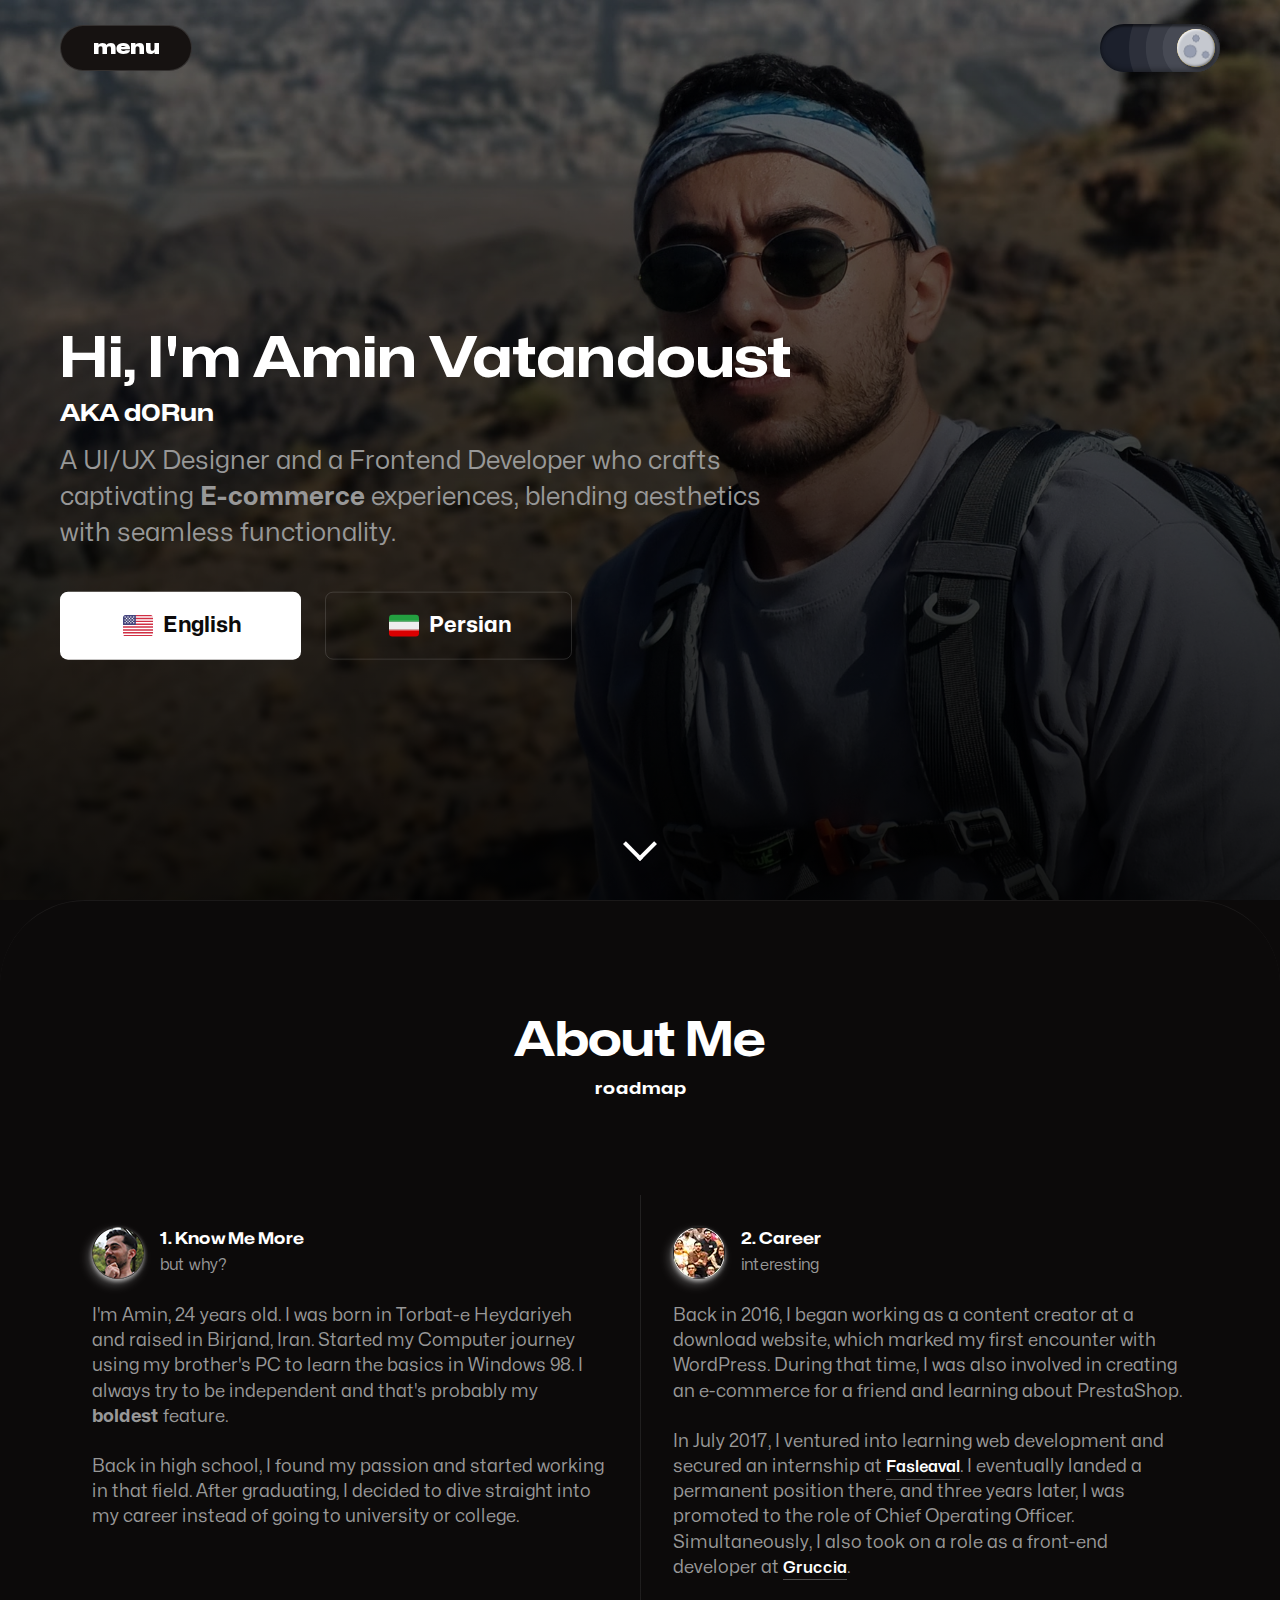
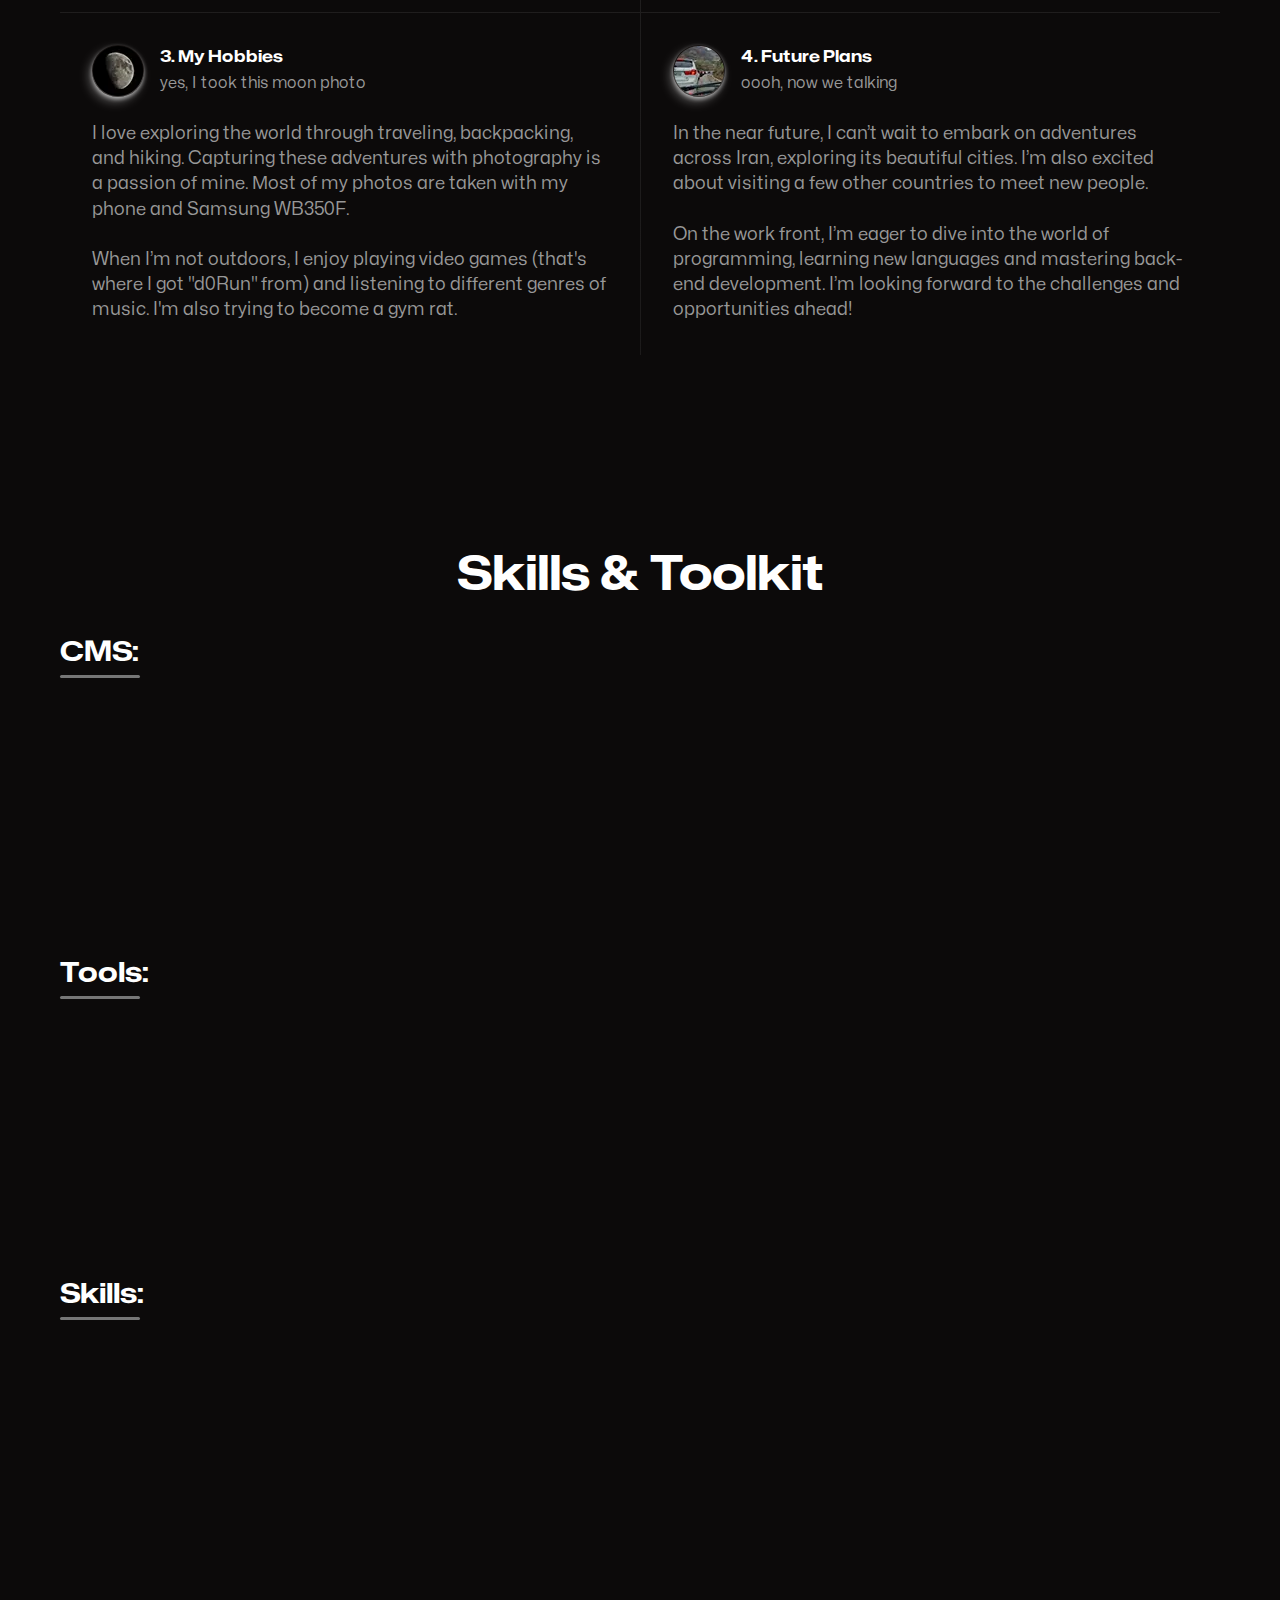
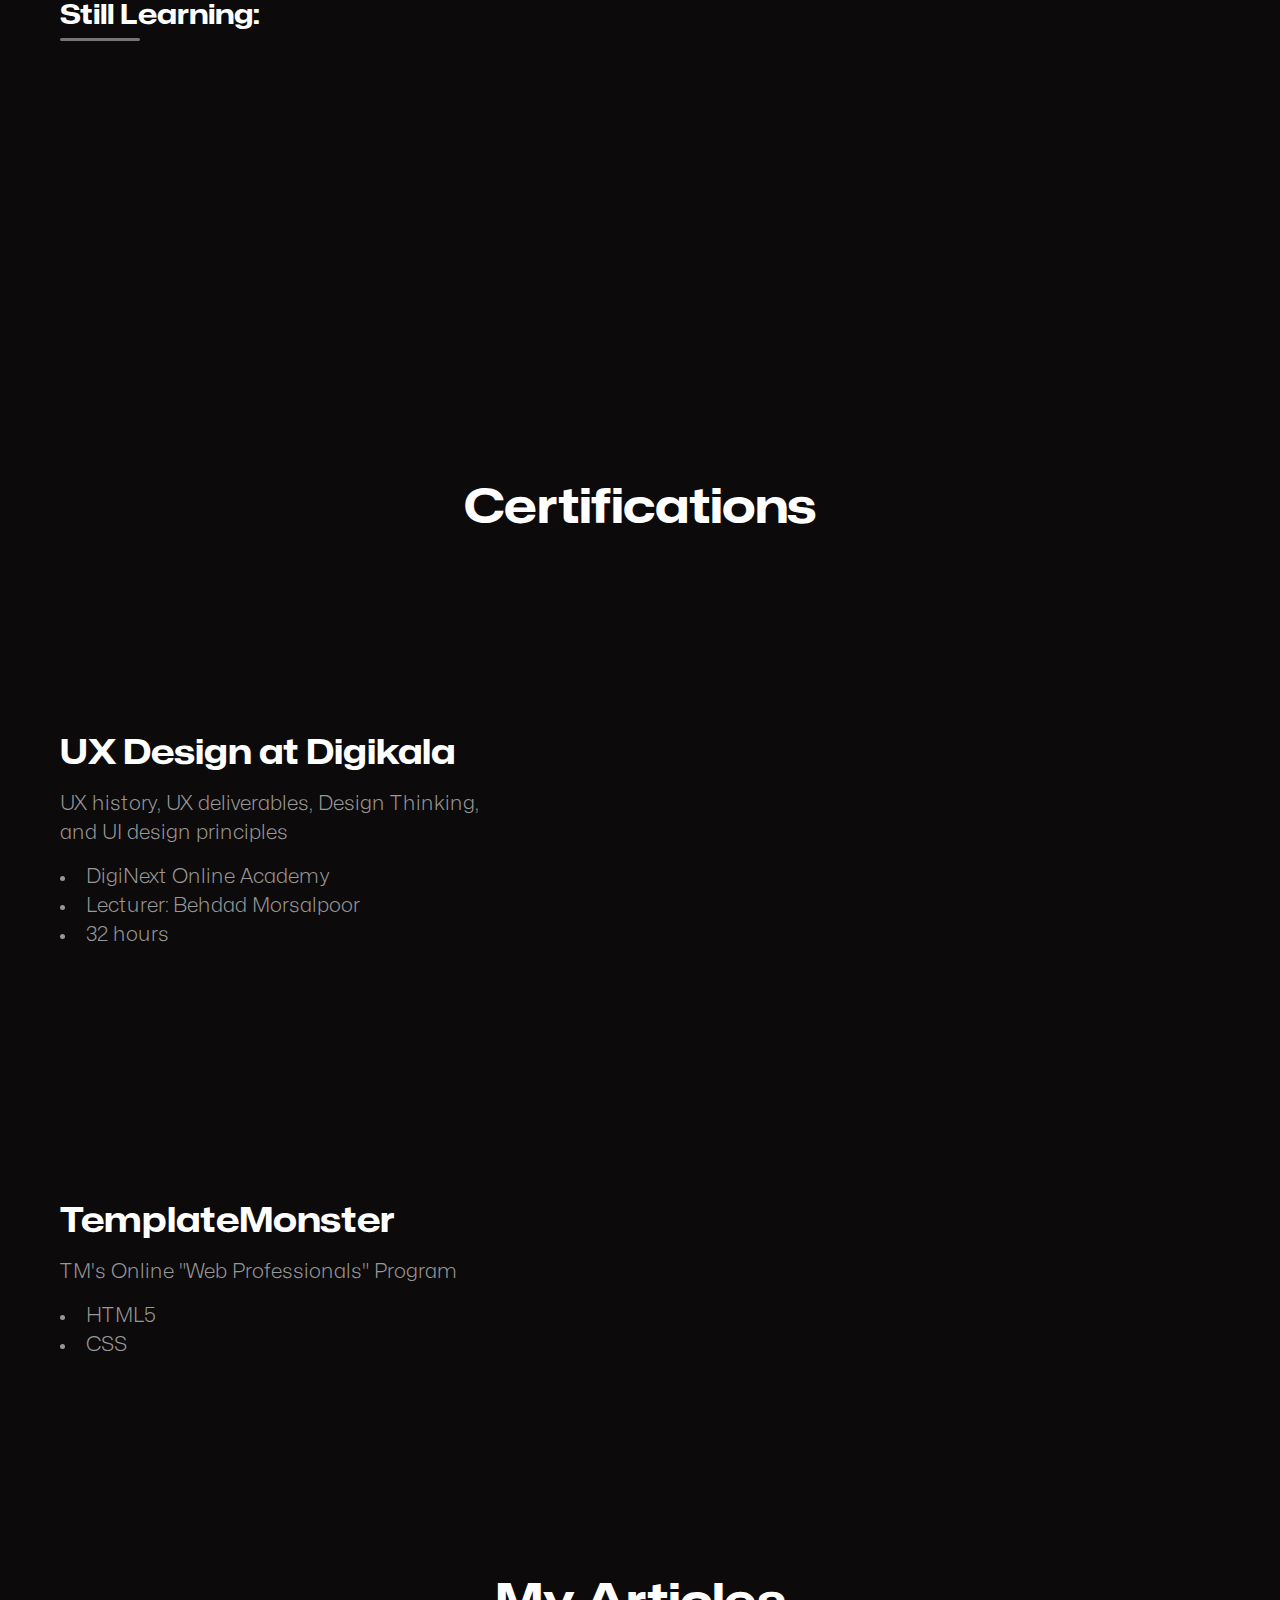
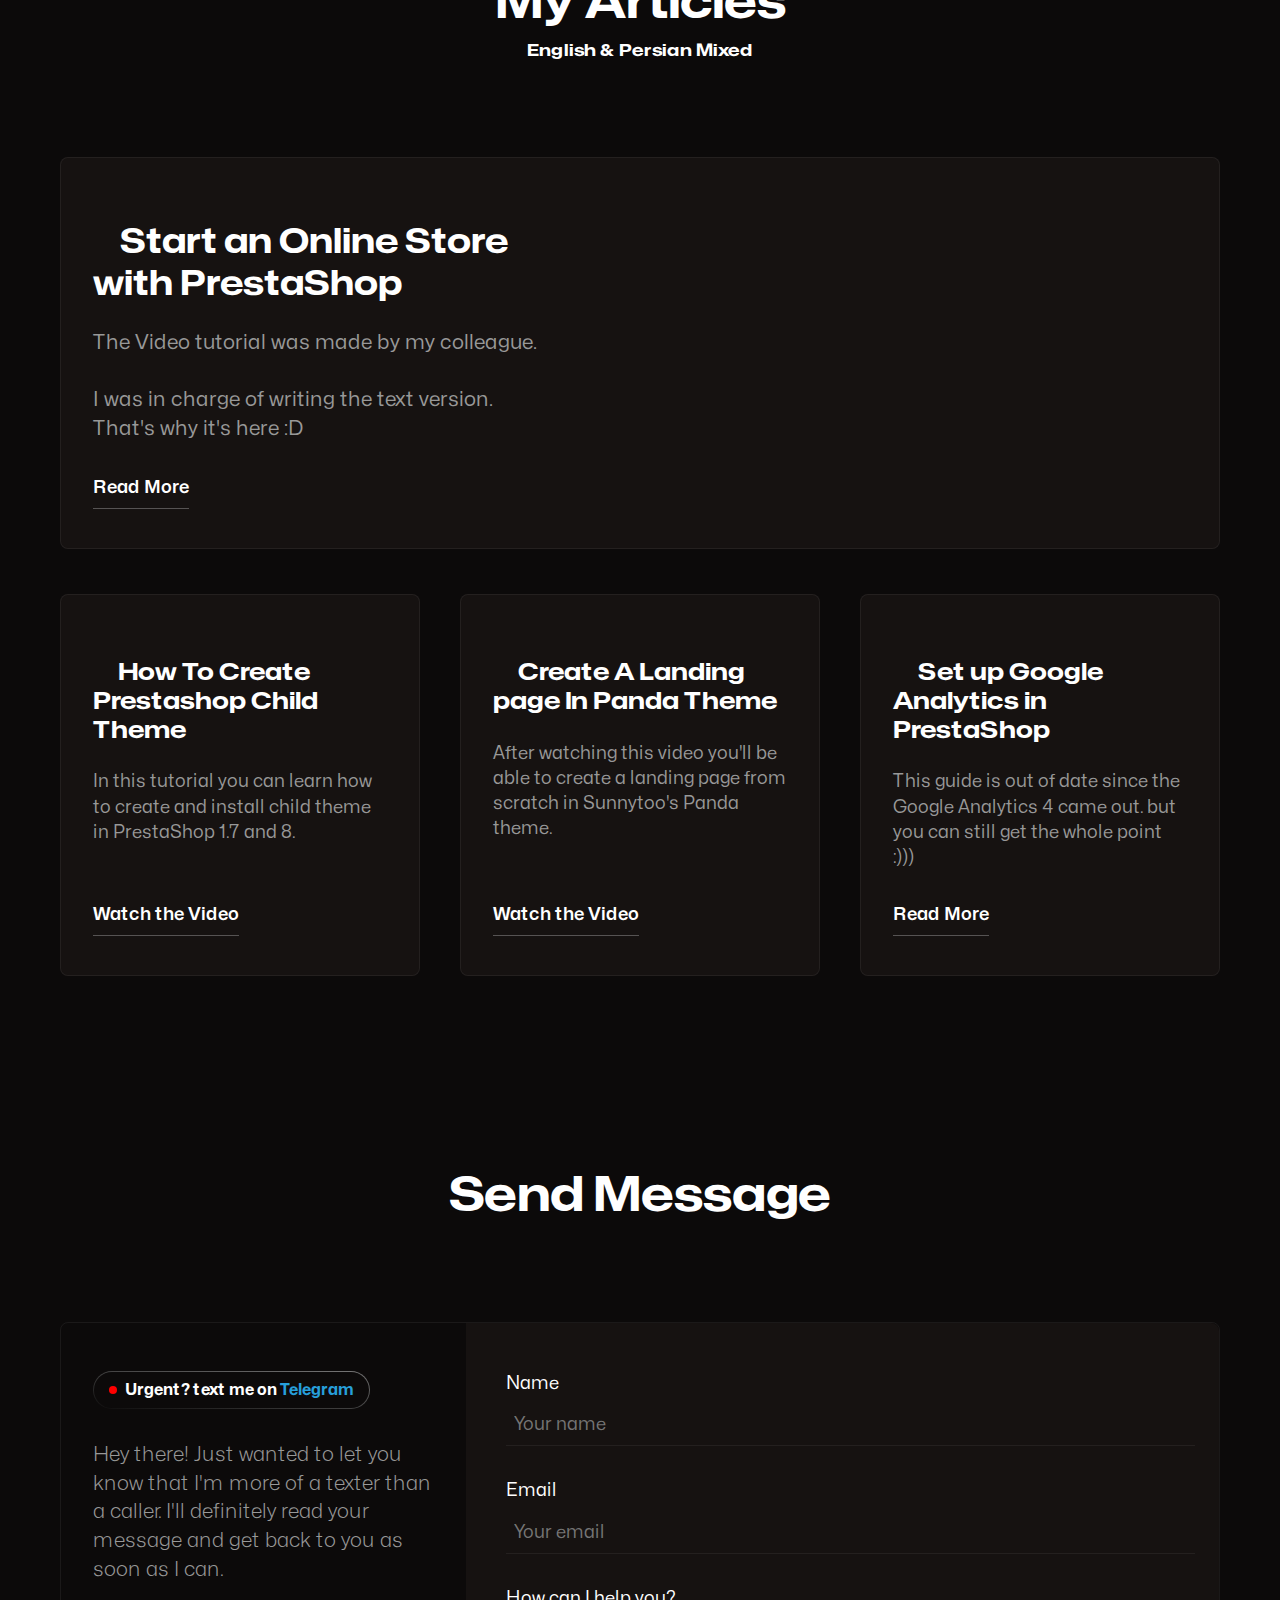
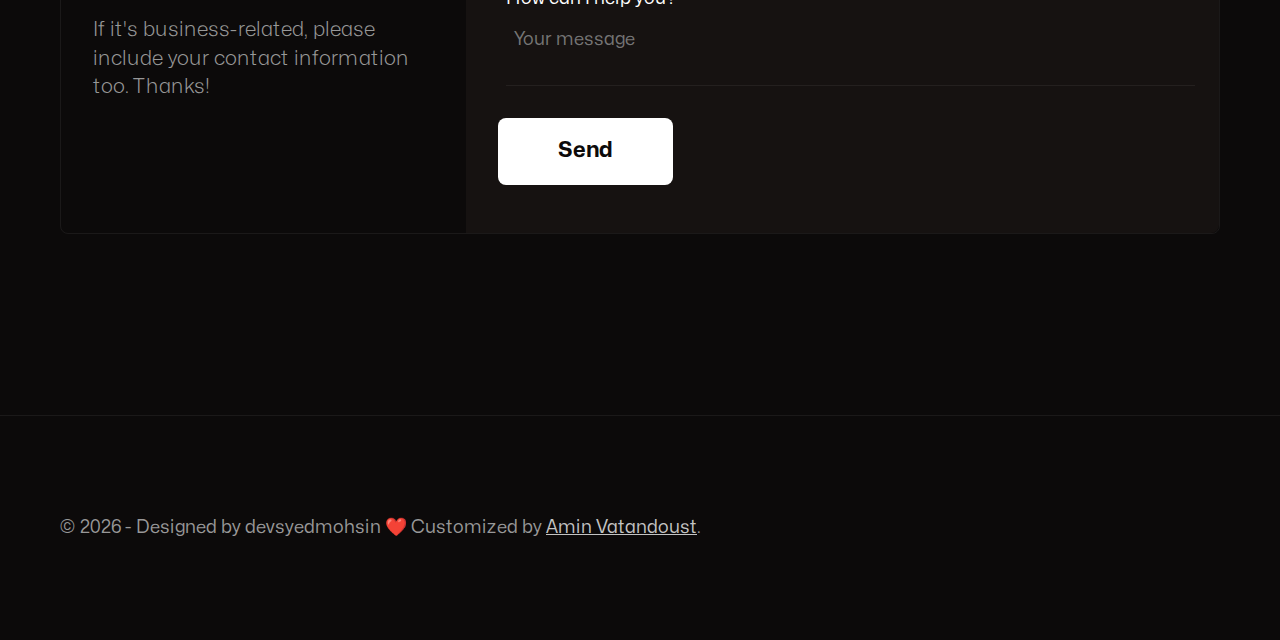
==== index.html @ 68169eb6 "Added a scroll indicator to header" ====
<!DOCTYPE html>
<html lang="en">
  <head>
    <meta charset="UTF-8" />
    <meta http-equiv="X-UA-Compatible" content="IE=edge" />
    <meta name="viewport" content="width=device-width, initial-scale=1.0" />
    <meta name="robots" content="index, follow" />
    <meta name="description" content="Amin Vatandoust is a UI/UX Designer and Frontend Developer specializing in creating captivating e-commerce experiences. Explore my portfolio to learn more.">
    <meta itemprop="name" content="Amin Vatandoust's Portfolio">
    <meta itemprop="description" content="I am Amin Vatandoust also knows as d0Run, a UI/UX Designer and a Frontend Developer.">
    <meta itemprop="image" content="assets/images/sharing.png">

    <meta property="og:url" content="https://aminvtndoust.com">
    <meta property="og:type" content="website">
    <meta property="og:title" content="Amin Vatandoust's Portfolio">
    <meta property="og:description" content="I am Amin Vatandoust also knows as d0Run, a UI/UX Designer and a Frontend Developer.">
    <meta property="og:image" content="assets/images/sharing.png">

    <meta name="twitter:card" content="summary_large_image">
    <meta name="twitter:title" content="Amin Vatandoust's Portfolio">
    <meta name="twitter:description" content="I am Amin Vatandoust also knows as d0Run, a UI/UX Designer and a Frontend Developer.">
    <meta name="twitter:image" content="assets/images/sharing.png">
    <link
      rel="shortcut icon"
      href="assets/images/favicon.png"
      type="image/png"
    />

    <link
      rel="preload"
      href="assets/fonts/Mona-Sans.woff2"
      as="font"
      type="font/woff2"
      crossorigin
    />

    <link rel="stylesheet" href="style.css"  />
    <script src="script.js" defer></script>

    <link rel="alternate" hreflang="en" href="https://aminvtndoust.com">
    <link rel="alternate" hreflang="fa" href="https://aminvtndoust.com/fa">

    <title>Amin Vatandoust | UI/UX Designer & Frontend Developer</title>

    <script type="application/ld+json">
      {
        "@context": "http://schema.org",
        "@type": "Person",
        "name": "Amin Vatandoust",
        "jobTitle": "UI/UX Designer & Frontend Developer",
        "url": "https://aminvtndoust.com/",
        "sameAs": [
          "https://www.linkedin.com/in/amin-vatandoust-a05045164/",
          "https://github.com/aminvatandoust",
          "https://www.instagram.com/aminvtndoust/",
          "https://t.me/aminvtndoust"
        ],
        "image": "https://aminvtndoust.com/assets/images/profile.jpg"
        "worksFor": [
        {
          "@type": "Organization",
          "name": "Gruccia",
          "url": "https://gruccia.ir/"
        },
        {
          "@type": "Organization",
          "name": "Fasleaval",
          "url": "https://fasleaval.com/"
        }
      ]
      }
      </script>
      
  </head>

  <body>

    <script>
      const theme = localStorage.getItem("theme") || "dark";
      document.body.classList.add(theme);
    </script>

    <header class="header">

      <div class="menu-btn-container">
        <div class="container">
          <label class="daynight theme-switch" for="theme-switch">
            <input type="checkbox" class="daynight__checkbox" id="theme-switch" role="switch">
            <span class="daynight__sky">
              <span class="daynight__stars"></span>
              <span class="daynight__morestars"></span>
              <span class="daynight__sunmoon"></span>
            </span>
          </label>
          <button type="button" class="menu-btn">menu</button>
        </div>
      </div>

      <nav class="nav hidden">
        <ol class="nav-items">
          <li class="nav-item"><a href="#">Home</a></li>
          <li class="nav-item"><a href="#about">About me</a></li>
          <li class="nav-item"><a href="#skills">Skills</a></li>
          <li class="nav-item"><a href="#certifications">Certifications</a></li>
          <li class="nav-item"><a href="#blog">My Articles</a></li>
          <li class="nav-item"><a href="#contact" data-focused="last-focused">Contact</a></li>
        </ol>
      </nav>

      <div class="container">
        <div class="header-textbox">
          <h1 class="h1">
            <span>Hi, I'm Amin Vatandoust</span>
            <span class="sub">AKA d0Run</span>
          </h1>

          <p class="header-text">
            A UI/UX Designer and a Frontend Developer who crafts captivating
            <strong>E-commerce</strong> experiences, blending aesthetics with seamless functionality.
          </p>

          <div class="language-switcher">
            <a class="btn btn-cta btn-disabled"><img loading="lazy" src="/assets/images/english.svg" alt="English"/> English</a>
            <a href="/fa" class="btn btn-secondary"><img loading="lazy" src="/assets/images/persian.svg" alt="Persian"/> Persian</a>
          </div>
        </div>
        <div class="scroll-indicator">
          <button class="scroll-down-btn">
            <span class="arrow"></span>
          </button>
        </div>
      </div>
    </header>

    <main>
      <section class="about">
        <div class="container">
            <h2 class="h2" id="about">
              About Me
              <span>roadmap</span>
            </h2>
              <ol class="roadmaps">
                <li class="roadmap">
                  <figure class="roadmap-title">
                    <img
                      src="/assets/images/favicon.png"
                      alt="Know Me More"
                      loading="lazy"
                    />
                    <figcaption>
                      <h3 class="roadmap-title-name">1. Know Me More</h3>
                      <p class="roadmap-title-sub">but why?</p>
                    </figcaption>
                  </figure>
                  <blockquote class="roadmap-text">
                    I'm Amin, 24 years old. I was born in Torbat-e Heydariyeh and raised in Birjand, Iran. Started my Computer journey using my brother's PC to learn the basics in Windows 98. I always try to be independent and that's probably my <strong>boldest</strong> feature.
                    <br><br>
                    Back in high school, I found my passion and started working in that field. After graduating, I decided to dive straight into my career instead of going to university or college.
                  </blockquote>
                </li>
                <li class="roadmap">
                  <figure class="roadmap-title">
                    <img
                      src="assets/images/about/work.webp"
                      alt="Work"
                      loading="lazy"
                    />
                    <figcaption>
                      <h3 class="roadmap-title-name">2. Career</h3>
                      <p class="roadmap-title-sub">interesting</p>
                    </figcaption>
                  </figure>
                  <blockquote class="roadmap-text">
                    Back in 2016, I began working as a content creator at a download website, which marked my first encounter with WordPress. During that time, I was also involved in creating an e-commerce for a friend and learning about PrestaShop.
                    <br><br>
                    In July 2017, I ventured into learning web development and secured an internship at <a class="link inline-link" href="https://fasleaval.com/" target="_blank">Fasleaval</a>. I eventually landed a permanent position there, and three years later, I was promoted to the role of Chief Operating Officer. Simultaneously, I also took on a role as a front-end developer at <a class="link inline-link" href="https://gruccia.ir/" target="_blank">Gruccia</a>.
                  </blockquote>
                </li>
                <li class="roadmap">
                  <figure class="roadmap-title">
                    <img
                      src="assets/images/about/hobby.webp"
                      alt="My Hobbies"
                      loading="lazy"
                    />
                    <figcaption>
                      <h3 class="roadmap-title-name">3. My Hobbies</h3>
                      <p class="roadmap-title-sub">yes, I took this moon photo</p>
                    </figcaption>
                  </figure>
                  <blockquote class="roadmap-text">
                    I love exploring the world through traveling, backpacking, and hiking. Capturing these adventures with photography is a passion of mine. Most of my photos are taken with my phone and Samsung WB350F.
                    <br><br>
                    When I’m not outdoors, I enjoy playing video games (that's where I got "d0Run" from) and listening to different genres of music. I'm also trying to become a gym rat.
                  </blockquote>
                </li>
                <li class="roadmap">
                  <figure class="roadmap-title">
                    <img
                      src="assets/images/about/future.webp"
                      alt="Future Plans"
                      loading="lazy"
                    />
                    <figcaption>
                      <h3 class="roadmap-title-name">4. Future Plans</h3>
                      <p class="roadmap-title-sub">oooh, now we talking</p>
                    </figcaption>
                  </figure>
                  <blockquote class="roadmap-text">
                    In the near future, I can’t wait to embark on adventures across Iran, exploring its beautiful cities. I’m also excited about visiting a few other countries to meet new people.
                    <br><br>
                    On the work front, I’m eager to dive into the world of programming, learning new languages and mastering back-end development. I’m looking forward to the challenges and opportunities ahead!
                  </blockquote>
                </li>
              </ol>
        </div>
      </section>

      <section class="client">
        <div class="container">
          <h2 class="h2" id="skills">Skills & Toolkit</h2>
            <div class="category">
                <h3>CMS:</h3>
                <div class="items">
                    <div class="item">
                        <img loading="lazy" src="assets/images/skills/prestashop.webp" alt="PrestaShop">
                        <span>PrestaShop</span>
                    </div>
                    <div class="item">
                        <img loading="lazy" src="assets/images/skills/wordpress.webp" alt="WordPress">
                        <span>WordPress</span>
                    </div>
                </div>
            </div>
            <div class="category">
                  <h3>Tools:</h3>
                  <div class="items">
                      <div class="item">
                          <img loading="lazy" src="assets/images/skills/figma.webp" alt="Figma">
                          <span>Figma</span>
                      </div>
                      <div class="item">
                          <img loading="lazy" src="assets/images/skills/xd.webp" alt="Adobe Xd">
                          <span>Adobe Xd</span>
                      </div>
                      <div class="item">
                          <img loading="lazy" src="assets/images/skills/photoshop.webp" alt="Adobe PhotoShop">
                          <span>Adobe PhotoShop</span>
                      </div>
                      <div class="item">
                          <img loading="lazy" src="assets/images/skills/camtasia.webp" alt="Camtasia">
                          <span>Camtasia</span>
                      </div>
                  </div>
            </div>
            <div class="category">
                  <h3>Skills:</h3>
                  <div class="items">
                      <div class="item">
                          <img loading="lazy" src="assets/images/skills/html.webp" alt="HTML">
                          <span>HTML</span>
                      </div>
                      <div class="item">
                          <img loading="lazy" src="assets/images/skills/css.webp" alt="CSS">
                          <span>CSS</span>
                      </div>
                      <div class="item">
                          <img loading="lazy" src="assets/images/skills/bootstrap.webp" alt="Bootstrap">
                          <span>Bootstrap</span>
                      </div>
                      <div class="item">
                          <img loading="lazy" src="assets/images/skills/git.webp" alt="Git">
                          <span>Git</span>
                      </div>
                  </div>
            </div>
            <div class="category">
                <h3>Still Learning:</h3>
                <div class="items">
                    <div class="item">
                        <img loading="lazy" src="assets/images/skills/javaScript.webp" alt="JavaScript">
                        <span>JavaScript</span>
                    </div>
                    <div class="item">
                        <img loading="lazy" src="assets/images/skills/php.webp" alt="PHP">
                        <span>PHP</span>
                    </div>
                </div>
            </div>
        </div>
      </section>

      <section class="work">
        <div class="container">
          <h2 class="h2" id="certifications">Certifications</h2>
          <div class="work-boxes">

            <div class="work-box">
              <div class="work-textbox">
                <h3 class="h3">UX Design at Digikala</h3>
                <p class="work-text">
                  UX history, UX deliverables, Design Thinking, and UI design principles
                </p>
                <ol class="work-technologies">
                  <li>DigiNext Online Academy</li>
                  <li>Lecturer: Behdad Morsalpoor</li>
                  <li>32 hours</li>
                </ol>
              </div>

              <picture class="work-img">
                <img
                  loading="lazy"
                  src="assets/images/certifications/diginext.webp"
                  alt="DigiNext"
                />
              </picture>
            </div>

            <div class="work-box">
              <div class="work-textbox">
                <h3 class="h3">TemplateMonster</h3>
                <p class="work-text">TM's Online "Web Professionals" Program</p>
                <ol class="work-technologies">
                  <li>HTML5</li>
                  <li>CSS</li>
                </ol>
              </div>
              <picture class="work-img">
                <img
                  loading="lazy"
                  src="assets/images/certifications/templatemonster.webp"
                  alt="HTML5 CSS Certification by TemplateMonster"
                />
              </picture>
            </div>
            
          </div>
        </div>
      </section>

      <section class="article">
        <div class="container">
          <h2 class="h2" id="blog">My Articles
            <span>English & Persian Mixed</span>
          </h2>
          <div class="article-boxes">

            <article class="article-box featured-article">
              <div class="article-textbox">
                <div>
                  <h3 class="h3">
                    <img class="d-inline" loading="lazy" src="/assets/images/english.svg" alt="English" width="20"/> Start an Online Store with PrestaShop
                  </h3>
                  <p class="article-text">
                    The Video tutorial was made by my colleague.
                    <br><br>
                    I was in charge of writing the text version.
                    <br>
                    That's why it's here :D
                  </p>
                </div>
                <div class="article-info">
                  <a href="https://www.sunnytoo.com/115614/start-an-online-store-with-prestashop" class="link" target="_blank" rel="noopener"
                    >Read More</a
                  >
                </div>
              </div>
              <picture class="article-illustration">
                <img
                  src="assets/images/blog/Install-PrestaShop.webp"
                  alt="Install PrestaShop"
                  loading="lazy"
                />
              </picture>
            </article>

            <article class="article-box">
              <div class="article-textbox">
                <picture class="article-illustration">
                  <img
                    src="assets/images/blog/childtheme.webp"
                    alt="Create Child Theme"
                    loading="lazy"
                  />
                </picture>
                <div>
                  <h3 class="h4">
                    <img class="d-inline" loading="lazy" src="/assets/images/persian.svg" alt="Persian" width="20"/> How To Create Prestashop Child Theme
                  </h3>
                  <p class="article-text">
                    In this tutorial you can learn how to create and install child theme in PrestaShop 1.7 and 8.
                  </p>
                </div>
                <div class="article-info">
                  <a href="https://fasleaval.com/blog/8357/install-child-theme-prestashop" class="link" target="_blank" rel="noopener"
                    >Watch the Video</a
                  >
                </div>
              </div>
            </article>

            <article class="article-box">
              <div class="article-textbox">
                <picture class="article-illustration">
                  <img
                    src="assets/images/blog/landing-page.webp"
                    alt="Create A Landing page"
                    loading="lazy"
                  />
                </picture>
                <div>
                  <h3 class="h4">
                    <img class="d-inline" loading="lazy" src="/assets/images/persian.svg" alt="Persian" width="20"/> Create A Landing page In Panda Theme 
                  </h3>
                  <p class="article-text">
                    After watching this video you'll be able to create a landing page from scratch in Sunnytoo's Panda theme.
                  </p>
                </div>
                <div class="article-info">
                  <a href="https://t.me/fasleaval/733" class="link" target="_blank" rel="noopener"
                    >Watch the Video</a
                  >
                </div>
              </div>
            </article>

            <article class="article-box">
              <div class="article-textbox">
                <picture class="article-illustration">
                  <img
                    src="assets/images/blog/google-analytics.webp"
                    alt="Set up Google Analytics"
                    loading="lazy"
                  />
                </picture>
                <div>
                  <h3 class="h4">
                    <img class="d-inline" loading="lazy" src="/assets/images/english.svg" alt="English" width="20"/> Set up Google Analytics in PrestaShop
                  </h3>
                  <div class="article-text">
                    This guide is out of date since the Google Analytics 4 came out. but you can still get the whole point :)))
                  </div>
                </div>
                <div class="article-info">
                  <a href="https://www.sunnytoo.com/30670/setup-google-analytics-in-prestashop" class="link" target="_blank" rel="noopener"
                    >Read More</a
                  >
                </div>
              </div>
            </article>

          </div>
        </div>
      </section>

      <section class="contact">
        <div class="container">
          <h2 class="h2" id="contact">Send Message</h2>
          <div class="contact-content">
            <div class="contact-textbox">
              <strong href="#" class="hire-alert">
                <span class="indicator"></span>
                <p>Urgent? text me on <a href="https://t.me/aminvtndoust" target="_blank" rel="noopener" alt="My Telegram">Telegram</a></p>
              </strong>
              <p class="contact-text">
                Hey there! Just wanted to let you know that I'm more of a texter than a caller.
                I'll definitely read your message and get back to you as soon as I can.
              </p>
              <p class="contact-text">
                If it's business-related, please include your contact information too. Thanks!
              </p>
              <img
                src="assets/images/signature.webp"
                alt="Amin Vatandoust"
                class="signatures"
                loading="lazy"
              />
            </div>
            <form action="contact.php" method="POST" class="contact-form">
              <div class="form-field">
                <label for="name">Name</label>
                <input type="text" name="name" id="name" required minlength="2" aria-required="true" placeholder="Your name" />
              </div>
              <div class="form-field">
                <label for="email">Email</label>
                <input type="email" name="email" id="email" required inputmode="email" aria-required="true" placeholder="Your email" />
              </div>
              <div class="form-field">
                <label for="message">How can I help you?</label>
                <textarea name="message" id="message" required minlength="10" aria-required="true" placeholder="Your message"></textarea>
              </div>
              <button type="submit" class="btn btn-cta">Send</button>
            </form>
          </div>
        </div>
      </section>
    </main>

    <footer class="footer">
      <div class="container">
        <div class="footer-content">
          <p class="footer-text">
            © <span>2024</span> - Designed by devsyedmohsin ❤️ Customized by <a href="https://aminvtndoust.com">Amin Vatandoust</a>.
          </p>
          <nav>
            <ol class="footer-links">
              <li class="footer-link">
                <a title="Telegram" href="https://t.me/aminvtndoust" target="_blank" rel="noopener"
                  ><img
                    loading="lazy"
                    src="assets/images/social-links/telegram.svg"
                    alt="Telegram"
                /></a>
              </li>
              <li class="footer-link">
                <a title="Instagram" href="https://www.instagram.com/aminvtndoust/" target="_blank" rel="noopener"
                  ><img
                    loading="lazy"
                    src="assets/images/social-links/instagram.png"
                    alt="Instagram"
                /></a>
              </li>
              <li class="footer-link">
                <a title="Github" href="https://github.com/aminvatandoust" target="_blank" rel="noopener"
                  ><img
                    loading="lazy"
                    src="assets/images/social-links/github.svg"
                    alt="Github"
                /></a>
              </li>
              <li class="footer-link">
                <a title="Linkedin" href="https://www.linkedin.com/in/amin-vatandoust-a05045164/" target="_blank" rel="noopener"
                  ><img
                    loading="lazy"
                    src="assets/images/social-links/linkedin.svg"
                    alt="Linkedin"
                /></a>
              </li>
            </ol>
          </nav>
        </div>
      </div>
    </footer>
  </body>
</html>
---- style.css ----
/* --------------------------------- */
/* ----- Basic Setup -----*/
/* --------------------------------- */

@font-face {
  font-family: "Mona Sans";
  src: url("assets/fonts/Mona-Sans.woff2") format("woff2 supports variations"),
    url("assets/fonts/Mona-Sans.woff2") format("woff2-variations");
  font-display: swap;
  font-weight: 200 900;
  font-stretch: 75% 125%;
}

:root {
  --h1: 3.5rem;
  --h2: 3rem;
  --h3: 2.145rem;
  --h4: 1.5rem;
  --text-large: 1.6rem;
  --text-medium: 1.275rem;
  --text-small: 1.125rem;

  --gradient-brand: radial-gradient(
      at 60% 31%,
      rgb(255, 131, 139) 0px,
      transparent 50%
    ),
    radial-gradient(at 48% 98%, rgba(0, 255, 166, 0.707) 0px, transparent 50%),
    radial-gradient(at 84% 67%, rgb(255, 129, 125) 0px, transparent 50%),
    radial-gradient(at 16% 47%, rgb(255, 90, 112) 0px, transparent 50%),
    radial-gradient(at 73% 11%, rgb(115, 255, 225) 0px, transparent 50%),
    radial-gradient(at 49% 37%, rgba(255, 249, 89, 0.695) 0px, transparent 50%),
    radial-gradient(at 70% 21%, rgba(58, 255, 186, 0.715) 0px, transparent 50%);
  --easing: cubic-bezier(0.86, 0, 0.07, 1);

  --site-max-width: 1280px;
  --gutter-nano: 0.5rem;
  --gutter-micro: 1rem;
  --gutter-x-small: 1.5rem;
  --gutter-small: 2rem;
  --gutter-medium: 2.5rem;
  --gutter-large: 3rem;
  --gutter-x-large: 6rem;
  --gutter-huge: 12rem;

  --scroll-padding: 4.375rem;
  --radius: 85px;

  --day: #397ab0;
  --night: #1c202c;
  --sun: #f2c426;
  --moon: #c5c8cf;
  --cloud-front: #fff;
  --cloud-back: #a5c5dc;
  --star: #fff;
  --duration: 1s;
  --easing-new: cubic-bezier(0.65, 0, 0.34, 1.17);
  --easing-clouds: cubic-bezier(0.65, 0, 0.35, 1);
}

body.dark {
  --bg-color-primary: #0c0a0a;
  --bg-color-secondary: #161211;
  --important: #fff;
  --sub: #c3c3c3;
  --body: #989898;
  --border: #c0c0c015;
  --border-dark: #c0c0c02f;
  --gradient-border: linear-gradient(to left bottom, #777, #0e0d0d);
  --shadow: 0 1rem 1rem #00000040;
}

body.light {
  --bg-color-primary: #fbfbfb;
  --bg-color-secondary: #ffffff;
  --important: #000;
  --sub: #111;
  --body: #585b63;
  --border: #62626234;
  --border-dark: #5e5e5e1f;
  --gradient-border: linear-gradient(to left bottom, #000000c6, #0e0d0d00);
  --shadow: 0 1rem 1rem rgba(0, 0, 0, 0.25);
}

*,
*::after,
*::before {
  margin: 0;
  padding: 0;
  box-sizing: inherit;
}

html {
  font-family: "Mona Sans", sans-serif;
  box-sizing: border-box;
  scroll-padding-top: var(--scroll-padding);
  -ms-overflow-style: none;
  scrollbar-width: none;
}

html::-webkit-scrollbar { 
  display: none; 
}

@media (max-width: 1200px) {
  html {
    font-size: 90%;
  }
}

@media (max-width: 645px) {
  html {
    font-size: 80%;
  }
}

body {
  font-size: var(--text-medium);
  color: var(--body);
  background-color: var(--bg-color-primary);
  line-height: 1.4;
  text-rendering: optimizeLegibility;
  overflow-x: hidden;
}

/* Improve media defaults */

picture,
svg,
img {
  display: block;
  max-inline-size: 100%;
  object-fit: contain;
}

textarea {
  resize: none;
}

/* --------------------------------- */
/* ----- Typography -----*/
/* --------------------------------- */

input,
textarea,
button {
  font: inherit;
}

p,
h1,
h2,
h3,
.h4 {
  overflow-wrap: break-word;
}

h1,
h2,
h3,
.h4 {
  font-stretch: 125%;
  line-height: 1.2;
  color: var(--important);
}

.h1 {
  font-size: var(--h1);
}

.h2 {
  font-size: var(--h2);
  text-align: center;
}

.h2 span {
  display: block;
  font-size: 17px;
  margin-top: 8px;
}

.h3 {
  font-size: var(--h3);
}

.h4 {
  font-size: var(--h4);
}

.text-center {
  text-align: center;
}

.d-inline {
  display: inline-block;
}

@media (max-width: 845px) {
  :root {
    --h1: 2.845rem;
    --h2: 2.45rem;
    --h3: 1.85rem;
  }
}

@media (max-width: 700px) {
  :root {
    --h1: 2.545rem;
  }
}

@media (max-width: 545px) {
  :root {
    --h1: 2.4rem;
    --text-large: 1.5rem;
  }
}

@media (max-width: 485px) {
  :root {
    --h1: 2.145rem;
    --h2: 1.875rem;
    --h3: 1.6rem;
    --text-large: 1.345rem;
  }
}

/* --------------------------------- */
/* ----- Utilities -----*/
/* --------------------------------- */

/* Center and constrain the width of page sections */

.container {
  max-inline-size: var(--site-max-width);
  margin-inline: auto;
}

@media (max-width: 1375px) {
  :root {
    --site-max-width: 1160px;
  }
}

@media (max-width: 1275px) {
  .container {
    padding-inline: var(--gutter-small);
  }
}

@media (max-width: 1200px) {
  .container {
    padding-inline: var(--gutter-medium);
  }
}

@media (max-width: 575px) {
  .container {
    padding-inline: var(--gutter-small);
  }
}

/* disable scroll when menu is opened */

.lock-screen {
  overflow-y: hidden;
}

/* hides visually and removes from accessibility tree  */

.hidden {
  visibility: hidden;
  transform: translateX(-100%);
}

.transform {
  transform: translateY(6rem);
  opacity: 0;
}

.shown {
  transition: 0.1s;
  color: lightgrey;
}

/* --------------------------------- */
/* ----- Components -----*/
/* --------------------------------- */

.btn {
  font-size: 1.35rem;
  font-weight: 700;
  text-decoration: none;
  text-align: center;
  padding: 18px 60px;
  border-radius: var(--gutter-nano);
  transition: 0.3s all ease-in-out;
  cursor: pointer;
}

@media (max-width: 700px) {
  .btn {
    padding: 16px 48px;
  }
}

@media (max-width: 485px) {
  .btn {
    font-size: 1.2rem;
    padding: 14px 38px;
  }
}

.btn-cta {
  color: var(--bg-color-primary);
  background-color: var(--important);
}

body.dark .btn-cta:hover,
body.dark .btn-cta:focus {
  box-shadow: #ffffff40 0 0 0 var(--gutter-nano);
}

body.light .btn-cta:hover,
body.light .btn-cta:focus {
  box-shadow: #07070733 0 0 0 var(--gutter-nano);
}

body .btn-cta.btn-disabled:hover,
body .btn-cta.btn-disabled:focus {
  cursor: auto;
  box-shadow: unset !important;
}

.btn-secondary {
  border: 1px solid var(--border-dark);
  color: var(--important);
}

.btn-secondary:hover,
.btn-secondary:focus {
  border-color: var(--important);
  box-shadow: #ffffff40 0 0 0 var(--gutter-nano);
}

body.light .btn-secondary:hover,
body.light .btn-secondary:focus {
  box-shadow: #07070733 0 0 0 var(--gutter-nano);
}

.link {
  display: inline-block;
  font-weight: 600;
  font-size: var(--text-small);
  padding: var(--gutter-nano) 0;
  text-decoration: none;
  color: var(--important);
  position: relative;
}

.link.inline-link {
  font-size: initial;
  padding: 0;
}

.link::after,
.link::before {
  content: "";
  width: 100%;
  height: 1px;
  margin-block-start: var(--gutter-nano);
  position: absolute;
  bottom: -1px;
  left: 0;
  transition: 300ms;
}

body.dark .link::before {
  background-color: #d3d3d357;
}

body.dark .link::after {
  background-color: white;
}

body.light .link::before {
  background-color: lightgray;
}

body.light .link::after {
  background-color: black;
}

.link::after {
  background-color: white;
  transform-origin: left;
  transform: scaleX(0);
}

.link:hover::after,
.link:focus::after {
  transform: scaleX(1);
}

/* --------------------------------- */
/* ----- Layout -----*/
/* --------------------------------- */

section:not(:first-child) {
  padding-block-start: var(--gutter-huge);
}

section:first-child {
  padding-block-start: 7rem;
}

@media (max-width: 885px) {
  :root {
    --gutter-huge: 8rem;
    --gutter-x-large: 4rem;
  }
}

main {
  border-top: 1px solid var(--border);
  border-top-left-radius: var(--radius);
  border-top-right-radius: var(--radius);
  background-color: var(--bg-color-primary);
  transform: translateY(calc(-1 * var(--radius)));
}

@media (max-width: 1185px) {
  :root {
    --radius: 45px;
  }
}

/* --------------------------------- */
/* ----- Menu Button -----*/
/* --------------------------------- */

.menu-btn-container {
  position: fixed;
  width: 100%;
  top: var(--gutter-x-small);
  left: 0;
  z-index: 4;
}

.menu-btn-container .container {
  display: flex;
  align-items: center;
  flex-direction: row-reverse;
  justify-content: space-between;
}

.menu-btn {
  display: inline-block;
  border: 1px solid var(--border-dark);
  inline-size: 132px;
  padding-block: var(--gutter-nano);
  border-radius: var(--gutter-large);
  text-decoration: none;
  background-color: var(--bg-color-secondary);
  color: var(--important);
  cursor: pointer;
}

.menu-btn,
.nav-items a {
  font-stretch: 125%;
  font-weight: 900;
}

/* --------------------------------- */
/* ----- Navigation -----*/
/* --------------------------------- */

.nav {
  min-block-size: 100vh;
  position: fixed;
  width: 100%;
  background-color: #282828;
  background: radial-gradient(circle at 24.1% 68.8%, rgb(50, 50, 50) 0%, rgb(0, 0, 0) 99.4%);
  transition: 450ms var(--easing);
  z-index: 3;
}

body.light .nav {
  background-color: #b6b6b6;
  background: radial-gradient(circle at 24.1% 68.8%, rgb(255 255 255) 0%, rgb(182 182 182) 99.4%);
}

.nav-items {
  position: absolute;
  top: 50%;
  left: 25%;
  transform: translateY(-50%) translateX(-25%);
  list-style-type: none;
}

.nav-item:not(:last-child) {
  margin-block-end: var(--gutter-x-small);
}

.nav-item a {
  display: inline-block;
  font-size: var(--h2);
  text-decoration: none;
  color: #fff;
}

body.light .nav-item a {
  color: #1a1a1a
}

.nav-item a::after {
  content: "";
  display: block;
  block-size: var(--gutter-nano);
  width: 100%;
  transform: scale(0);
  transform-origin: left;
  background-color: white;
  transition: transform 250ms var(--easing);
}

body.light .nav-item a::after {
  background-color: #1a1a1a
}

.nav-item a:hover::after,
.nav-item a:focus::after {
  transform: scale(1);
}

/* --------------------------------- */
/* ----- Header -----*/
/* --------------------------------- */

.header {
  min-block-size: calc(100vh + var(--radius));
  background-attachment: fixed;
  background-size: cover;
  background-position: center;
  background-repeat: no-repeat;
  position: relative;
}

body.dark .header {
  background-image: linear-gradient(#0000008b, #000000e6),
    url("assets/images/hero-bg.webp");
}

body.light .header {
  background-image: linear-gradient(#ffffffa2, #ffffffe6),
    url("assets/images/hero-bg.webp");
}

.header-textbox {
  position: absolute;
  top: 50%;
  transform: translateY(-50%);
}

.h1 span {
  display: block;
}

.header-textbox .sub {
    font-size: 24px;
    margin-top: 7px;
}

.header-text {
  font-size: var(--text-large);
  font-weight: 400;
  max-inline-size: 745px;
  margin-block-start: var(--gutter-micro);
  margin-block-end: var(--gutter-medium);
}

@media (max-width: 1200px) {
  .header-text {
    max-inline-size: 685px;
  }
}

@media (max-width: 845px) {
  .header-text {
    max-inline-size: 585px;
  }
}

.language-switcher {
  display: inline-flex;
  gap: var(--gutter-x-small);
}

.language-switcher a {
  display: flex;
  gap: 8px;
  align-items: center;
}

.language-switcher img {
  width: 35px;
  height: 30px;
}

@media (max-width: 400px) {
  .header-textbox {
    left: 0;
    text-align: center;
    padding-inline: 0.6rem;
  }
  .language-switcher {
    flex-direction: column;
    width: 80%;
  }
}

.scroll-indicator {
  position: absolute;
  bottom: 120px;
  left: 50%;
  transform: translateX(-50%);
  cursor: pointer;
}

.scroll-down-btn {
  background: none;
  border: none;
  cursor: pointer;
}

.arrow {
  display: block;
  width: 24px;
  height: 24px;
  border: solid var(--important);
  border-width: 0 4px 4px 0;
  transform: rotate(45deg);
  animation: bounce 2s infinite;
}

@keyframes bounce {
  0%, 20%, 50%, 80%, 100% {
    transform: translateY(0) rotate(45deg);
  }
  40% {
    transform: translateY(-10px) rotate(45deg);
  }
  60% {
    transform: translateY(-5px) rotate(45deg);
  }
}

/* --------------------------------- */
/* ----- Skills -----*/
/* --------------------------------- */

.category {
  margin-bottom: 40px;
  padding-block-start: var(--gutter-small);
}

.category h3 {
  margin-bottom: 20px;
  font-size: 1.75rem;
  color: var(--important);
}

.category h3::after {
  content: '';
  display: block;
  width: 80px;
  height: 3px;
  background: #767676;
  border-radius: 5px;
  margin-top: 5px;
}

.items {
  display: grid;
  grid-template-columns: repeat(auto-fit, minmax(150px, 1fr));
  gap: 30px;
}

.item {
  text-align: center;
  padding: 25px;
  border-radius: 15px;
  background: #292929;
  transition: all 0.8s ease;
  cursor: pointer;
  box-shadow: 0px 0px 20px 0px rgb(255 255 255 / 15%);
  position: relative;
  overflow: hidden;
  opacity: 0;
  transform: translateY(20px);
}

body.light .item {
  background: #ffffff;
  box-shadow: 0px 0px 20px 0px rgb(0 0 0 / 15%);
}

.item.fade-in {
  opacity: 1;
  transform: translateY(0);
}

.item img {
  transition: all 0.4s;
  margin: 0 auto 15px;
  width: 100px;
  border-radius: 12px;
}

.item span {
  display: block;
  font-size: 1rem;
  color: var(--body);
}

.item::before {
  content: '';
  position: absolute;
  top: 0;
  left: -100%;
  width: 100%;
  height: 100%;
  background: linear-gradient(90deg, rgb(0 0 0 / 60%), rgba(0, 123, 255, 0));
  transition: left 0.4s;
  z-index: 0;
}

body.light .item::before {
  background: linear-gradient(90deg, rgb(218 218 218 / 60%), rgba(0, 123, 255, 0));
}

.item:hover img {
    transform: scale(1.1);
}

.item:hover::before {
    left: 0;
}

@media (max-width: 633px) {
    .items {
      grid-template-columns: repeat(auto-fit, minmax(120px, 1fr));
    }
    .full-width {
      grid-column: span 2;
      width: 100%;
  }
}

/* --------------------------------- */
/* ----- Certifications -----*/
/* --------------------------------- */

.work-boxes {
  padding-block-start: var(--gutter-x-large);
}

.work-box {
  display: flex;
  justify-content: space-between;
  align-items: center;
}

@media (max-width: 1045px) {
  .work-boxes {
    max-inline-size: fit-content;
    margin-inline: auto;
  }

  .work-box {
    flex-direction: column-reverse;
    align-items: flex-start;
  }

  .work-img {
    margin-block-end: var(--gutter-medium);
  }
}

.work-box:not(:last-child) {
  margin-block-end: var(--gutter-huge);
}

@media (max-width: 1285px) {
  .work-box:not(:last-child) {
    margin-block-end: 8rem;
  }
}

.work-img,
.work-textbox {
  flex-basis: 49%;
}

.work-img {
  max-inline-size: 785px;
  transition: 0.6s all;
}

body.light .work-img {
  box-shadow: var(--shadow);
}

.work-textbox {
  max-inline-size: 445px;
}

@media (max-width: 885px) {
  .work h2 {
    margin-block-start: 45px;
  }
}

@media (max-width: 485px) {
  .work h2 {
    margin-block-start: 0;
  }
}

.work-text {
  margin-block: var(--gutter-micro);
}

.work-technologies {
  list-style-position: inside;
  list-style-type: disc;
  margin-block-end: var(--gutter-x-small);
}

.work-links {
  display: inline-flex;
  align-items: center;
  gap: var(--gutter-x-small);
}

.work-links img {
  block-size: 28px;
  inline-size: 28px;
}

body.dark .work-links img {
  filter: invert(1);
}

/* Github icon */

.work-links > a:last-child {
  transition: 0.3s transform ease-in;
}

.work-links > a:last-child:hover,
.work-links > a:last-child:focus {
  transform: scale(1.1);
}

.work-text,
.contact-text,
.work-technologies {
  font-weight: 300;
}

.work-textbox h3,
.work-text,
.work-technologies,
.work-links {
  --delay: 0.2s;
  animation: slide-up 0.6s cubic-bezier(0.16, 1, 0.3, 1) both;
  animation-play-state: paused;
}

.work-text {
  animation-delay: var(--delay);
}

.work-technologies {
  animation-delay: calc(var(--delay) * 1.5);
}

.work-links {
  animation-delay: calc(var(--delay) * 2);
}

@keyframes slide-up {
  from {
    transform: translateY(45px);
    opacity: 0;
  }

  to {
    transform: none;
    opacity: 1;
  }
}

/* --------------------------------- */
/* ----- Articles -----*/
/* --------------------------------- */

.article-boxes {
  display: flex;
  flex-flow: row wrap;
  gap: 3.5%;
  margin-block-start: var(--gutter-x-large);
}

.article-box {
  flex-basis: 31%;
  border: 1px solid var(--border);
  padding: var(--gutter-medium) var(--gutter-small);
  border-radius: var(--gutter-nano);
  background-color: var(--bg-color-secondary);
}

.article-textbox {
  height: 100%;
  display: flex;
  flex-direction: column;
}

.article-text {
  font-size: var(--text-small);
  margin-block: var(--gutter-x-small);
}

.article-info {
  display: flex;
  justify-content: space-between;
  margin-block-start: auto;
}

.reaction-count {
  display: inline-flex;
  align-items: center;
  gap: var(--gutter-nano);
  font-size: initial;
}

@media (max-width: 985px) {
  .article-boxes {
    max-inline-size: 685px;
    margin-inline: auto;
    justify-content: center;
    gap: 4%;
  }

  .article-box:nth-of-type(2),
  .article-box:nth-of-type(3) {
    flex-basis: 48%;
  }

  .article-box:last-child {
    display: none;
  }
}

@media (max-width: 650px) {
  .article-box:nth-child(2),
  .article-box:nth-child(3),
  .article-box:last-child {
    flex-basis: 100%;
  }

  .featured-article {
    margin-block-end: 0;
  }

  .article-box:not(:last-child) {
    margin-block-end: var(--gutter-x-small);
  }

  .article-box:last-child {
    display: block;
  }
}

/* --------------------------------- */
/* ----- Featured article -----*/
/* --------------------------------- */

.featured-article {
  flex-basis: 100%;
  display: flex;
  align-items: center;
  justify-content: space-between;
  margin-block-end: 44.8px;
}

@media (max-width: 985px) {
  .featured-article {
    margin-block-end: 24.4px;
    flex-direction: column-reverse;
  }
}

.featured-article .article-textbox {
  flex-basis: 44%;
}

.featured-article h3,
.article-box h3 {
  margin-block-start: var(--gutter-x-small);
}

.featured-article .article-illustration {
  flex-basis: 50%;
}

.article-illustration img {
  border-radius: var(--gutter-nano);
}

.featured-article .article-text {
  font-size: var(--text-medium);
}

.featured-article .article-info {
  justify-content: flex-start;
  gap: var(--gutter-medium);
}

/* --------------------------------- */
/* ----- roadmaps -----*/
/* --------------------------------- */

.roadmaps {
  display: grid;
  grid-template-columns: repeat(2, 1fr);
  gap: 1px;
  margin-block-start: var(--gutter-x-large);
  list-style-type: none;
  background-image: linear-gradient(
    rgba(88, 88, 88, 0.297),
    rgba(214, 214, 214, 0.082)
  );
}

@media (max-width: 1100px) {
  .roadmaps {
    grid-template-columns: repeat(2, 1fr);
  }
}

@media (max-width: 645px) {
  .roadmaps {
    grid-template-columns: 1fr;
  }
}

.roadmap {
  display: flex;
  flex-direction: column;
  padding: var(--gutter-small);
  background-color: var(--bg-color-primary);
}

.roadmap-text {
  font-size: var(--text-small);
}

.roadmap-title {
  margin-block-end: var(--gutter-x-small);
  display: flex;
  align-items: center;
  gap: var(--gutter-micro);
}

.roadmap-title-name {
  margin-block-end: 0.3rem;
}

.roadmap-title-name,
.roadmap-title-sub {
  font-size: initial;
}

.roadmap-title > img {
  block-size: 52px;
  inline-size: 52px;
  border-radius: 50%;
  background-color: var(--bg-color-secondary);
  box-shadow: rgb(255 255 255 / 58%) 0px 2px 4px, rgb(255 255 255 / 54%) -3px 5px 13px -3px, rgb(255 255 255 / 20%) 0px -3px 0px inset;
}

body.light .roadmap-title > img {
  box-shadow: rgb(0 0 0 / 58%) 0px 2px 4px, rgb(0 0 0 / 54%) -3px 5px 13px -3px, rgb(0 0 0 / 20%) 0px -3px 0px inset;
}

/* --------------------------------- */
/* ----- Contact -----*/
/* --------------------------------- */

.contact-content {
  display: grid;
  grid-template-columns: minmax(245px, 35%) 1fr;
  margin-block: var(--gutter-x-large);
  border: 1px solid var(--border);
  border-radius: var(--gutter-nano);
}

@media (max-width: 1032px) {
  .contact-content {
    display: flex;
    flex-direction: column-reverse;
    max-inline-size: 845px;
    margin-inline: auto;
  }
}

.contact-textbox,
.contact-form {
  padding: var(--gutter-large) var(--gutter-small);
}

.hire-alert {
  display: inline-flex;
  align-items: center;
  font-size: initial;
  padding: var(--gutter-nano) var(--gutter-micro);
  border-radius: var(--gutter-small);
  position: relative;
  z-index: 1;
  margin-block-end: var(--gutter-small);
  color: var(--important);
}

.hire-alert a {
  color: #279FDA;
  text-decoration: none;
}

.hire-alert::before,
.hire-alert::after {
  content: "";
  position: absolute;
  inset: 0;
  border-radius: inherit;
}

.hire-alert::after {
  background-image: var(--gradient-border);
  z-index: -2;
}

.hire-alert::before {
  background-color: var(--bg-color-primary);
  inset: 1px;
  z-index: -1;
}

.indicator {
  display: inline-block;
  block-size: var(--gutter-nano);
  inline-size: var(--gutter-nano);
  border-radius: 50%;
  background-color: red;
  animation: blink 550ms alternate infinite var(--easing);
  margin-right: var(--gutter-nano);
}

@keyframes blink {
  100% {
    opacity: 0;
  }
}

.contact-text {
  margin-block-end: var(--gutter-small);
}

.signatures {
  inline-size: 250px;
}

body.light .signatures {
  filter: invert(1);
}

.contact-form {
  background-color: var(--bg-color-secondary);
  border-top-right-radius: var(--gutter-nano);
  border-bottom-right-radius: var(--gutter-nano);
}

.form-field label,
.form-field input,
.form-field textarea {
  display: block;
  width: 100%;
}

.form-field label {
  color: var(--important);
}

.form-field input,
.form-field textarea {
  font-size: var(--text-small);
  color: var(--sub);
  border: none;
  outline: none;
  border-bottom: 1px solid var(--border);
  background-color: transparent;
}

.form-field input:focus,
.form-field textarea:focus {
  border-color: #888;
}

.form-field input,
.form-field textarea {
  margin-block-end: var(--gutter-small);
  padding: var(--gutter-nano);
  margin-inline: var(--gutter-nano);
}

.form-field label {
  font-size: var(--text-small);
  margin-block-end: var(--gutter-nano);
  margin-inline-start: var(--gutter-nano);
}

.contact-form button[type="submit"] {
  border: none;
}

/* --------------------------------- */
/* ----- Footer -----*/
/* --------------------------------- */

.footer {
  border-top: 1px solid var(--border);
  padding-block: var(--gutter-x-large);
}

.footer-content {
  display: flex;
  align-items: center;
  justify-content: space-between;
}

@media (max-width: 875px) {
  .footer-content {
    flex-direction: column-reverse;
    gap: var(--gutter-small);
  }
  .footer-text {
    text-align: center;
  }
}

.footer-text {
  font-size: var(--text-small);
}

.footer-text a {
  color: var(--sub);
}

.footer-links {
  display: flex;
  gap: var(--gutter-small);
  list-style-type: none;
}

@media (max-width: 1040px) {
  .footer-links {
    gap: var(--gutter-micro);
  }
}

.footer-link img {
  block-size: 32px;
  inline-size: 32px;
}

.footer-link a {
  opacity: 0.875;
  transition: 225ms ease-in opacity;
}

.footer-link a:hover {
  opacity: 1;
}

body.dark .footer-link img {
  filter: invert(1);
}

/* --------------------------------- */
/* ----- Light switch -----*/
/* --------------------------------- */

.daynight {
  -webkit-tap-highlight-color: transparent;
  font-size: 0.48rem;
  display: inline-block;
  position: relative;
  cursor: pointer;
  width: 120px;
  height: 48px;
  border-radius: 24px;
  overflow: hidden;
  isolation: isolate;
}

.daynight__checkbox {
  appearance: none;
  pointer-events: none;
  margin: 0;
  padding: 0;
  outline: none;
  border: none;
  background: none;
  position: absolute;
  left: 0;
  top: 0;
  width: 100%;
  height: 100%;
  border-radius: inherit;
  box-shadow: inset 0 2.4px 2.4px 0 rgba(0, 0, 0, 0.5), inset 0 -2.4px 4.8px 0 rgba(0, 0, 0, 0.3);
  z-index: 2;
}

.daynight__sky {
  display: block;
  width: 100%;
  height: 100%;
  padding: 4.8px;
  box-sizing: border-box;
  background-color: var(--day);
  transition: background var(--duration) var(--easing-new);
  isolation: isolate;
}

.daynight__sky::before, .daynight__sky:after {
  content: "";
  position: absolute;
  z-index: 2;
  border-radius: 50%;
  width: 43.2px;
  height: 43.2px;
  left: 147.36px;
  top: 6.72px;
  transition: var(--duration) var(--easing-new);
  box-shadow: -48px 0 0 0 var(--cloud-front), -60.96px 12px 0 -4.8px var(--cloud-front), -79.2px 27.84px 0 0 var(--cloud-front), -96px 27.36px 0 -4.8px var(--cloud-front), -112.8px 24px 0 -5.76px var(--cloud-front), -134.4px 26.4px 0 -4.8px var(--cloud-front), -148.8px 36px 0 0 var(--cloud-front), 43.2px 4.8px 0 0 var(--cloud-front);
  animation: clouds 10s infinite var(--easing-clouds);
}

.daynight__sky::before {
  z-index: -1;
  box-shadow: -50.4px -10.56px 0 0 var(--cloud-back), -72px 0 0 -9.6px var(--cloud-back), -84px 8.64px 0 -4.8px var(--cloud-back), -98.4px 22.08px 0 0 var(--cloud-back), -117.6px 20.16px 0 0 var(--cloud-back), -136.8px 27.84px 0 0 var(--cloud-back), -151.2px 31.2px 0 0 var(--cloud-back);
  animation-delay: -5s;
  animation-duration: 8s;
}

:checked ~ .daynight__sky {
  background-color: var(--night);
}

:checked ~ .daynight__sky::before {
  transform: translateY(62.4px);
  opacity: 0;
}

:checked ~ .daynight__sky::after {
  transform: translateY(48px);
  opacity: 0;
}

.daynight__stars, .daynight__morestars {
  transition: var(--duration) var(--easing-new);
}

.daynight__stars::before, .daynight__morestars::before, .daynight__stars::after, .daynight__morestars::after {
  content: "✦";
  position: absolute;
  font-size: 6.48px;
  color: var(--star);
  opacity: 0;
  transform: translateY(-72px);
  transition: var(--duration) var(--easing-new);
  animation: stars var(--stars-duration, 7s) var(--stars-delay, 0s) infinite;
}

:checked ~ * .daynight__stars, :checked ~ * .daynight__morestars {
  opacity: 1;
}

:checked ~ * .daynight__stars::before, :checked ~ * .daynight__morestars::before, :checked ~ * .daynight__stars::after, :checked ~ * .daynight__morestars::after {
  transform: translateY(0);
}

.daynight__stars::before {
  left: 18.24px;
  top: 3.84px;
  text-shadow: 29.28px 5.28px;
}

.daynight__stars::after {
  font-size: 4.8px;
  left: 52.8px;
  top: 32.64px;
  --stars-duration: 9.1s;
  --stars-delay: -2.8s;
}

.daynight__morestars::before {
  font-size: 2.88px;
  left: 23.52px;
  top: 24.96px;
  text-shadow: 21.6px 9.12px, 62.88px -3.84px, 80.64px 21.12px, 21.6px 41.76px;
  --stars-duration: 5.6s;
  --stars-delay: -7s;
}

.daynight__morestars::after {
  font-size: 1.92px;
  left: 38.4px;
  top: 94.08px;
  text-shadow: 7.2px -10.08px, 80.16px -33.12px;
  --stars-duration: 11.2s;
  --stars-delay: -1.4s;
}

.daynight__sunmoon, .daynight__sunmoon::before {
  content: "";
  overflow: hidden;
  display: block;
  position: relative;
  width: 38.4px;
  height: 38.4px;
  border-radius: 50%;
  transition: transform var(--duration) var(--easing-new);
  background-color: var(--sun);
  box-shadow: 1.92px 1.92px 2.4px 0.48px rgba(0, 0, 0, 0.3), inset -0.96px -0.96px 2.4px 0 rgba(0, 0, 0, 0.4), inset 0.96px 0.96px 2.4px 0 #fffeff, 0 0 0 48px rgba(255, 255, 255, 0.07), 0 0 0 31.2px rgba(255, 255, 255, 0.07), 0 0 0 14.4px rgba(255, 255, 255, 0.07);
}

.daynight__sunmoon::before {
  box-shadow: 1.92px 1.92px 2.4px 0.48px rgba(0, 0, 0, 0.3), inset -0.96px -0.96px 2.4px 0 rgba(0, 0, 0, 0.4), inset 0.96px 0.96px 2.4px 0 #fffeff;
  background: radial-gradient(circle, #969db0 5.28px, #798090 6.24px, rgba(129, 136, 153, 0) 6.72px), radial-gradient(circle, #969db0 2.4px, #798090 3.36px, rgba(129, 136, 153, 0) 3.84px), radial-gradient(circle, #969db0 2.4px, #798090 3.36px, rgba(129, 136, 153, 0) 3.84px);
  background-position: -5.76px 3.36px, 0 -9.6px, 9.6px 6.72px;
  background-color: var(--moon);
  transform: translateX(50.4px) rotate(50deg);
  animation: moon 25s infinite linear;
}

:checked ~ * .daynight__sunmoon {
  transform: translateX(72px);
}

:checked ~ * .daynight__sunmoon::before {
  transform: translateX(0) rotate(0);
}

@keyframes stars {
  0% {
    opacity: 1;
  }
  50% {
    opacity: 0.3;
  }
  100% {
    opacity: 1;
  }
}

@keyframes clouds {
  0% {
    scale: 1;
  }
  50% {
    scale: 1.05;
  }
  100% {
    scale: 1;
  }
}

@keyframes moon {
  to {
    background-position: 32.64px 3.36px, 38.4px -9.6px, 48px 6.72px;
  }
}
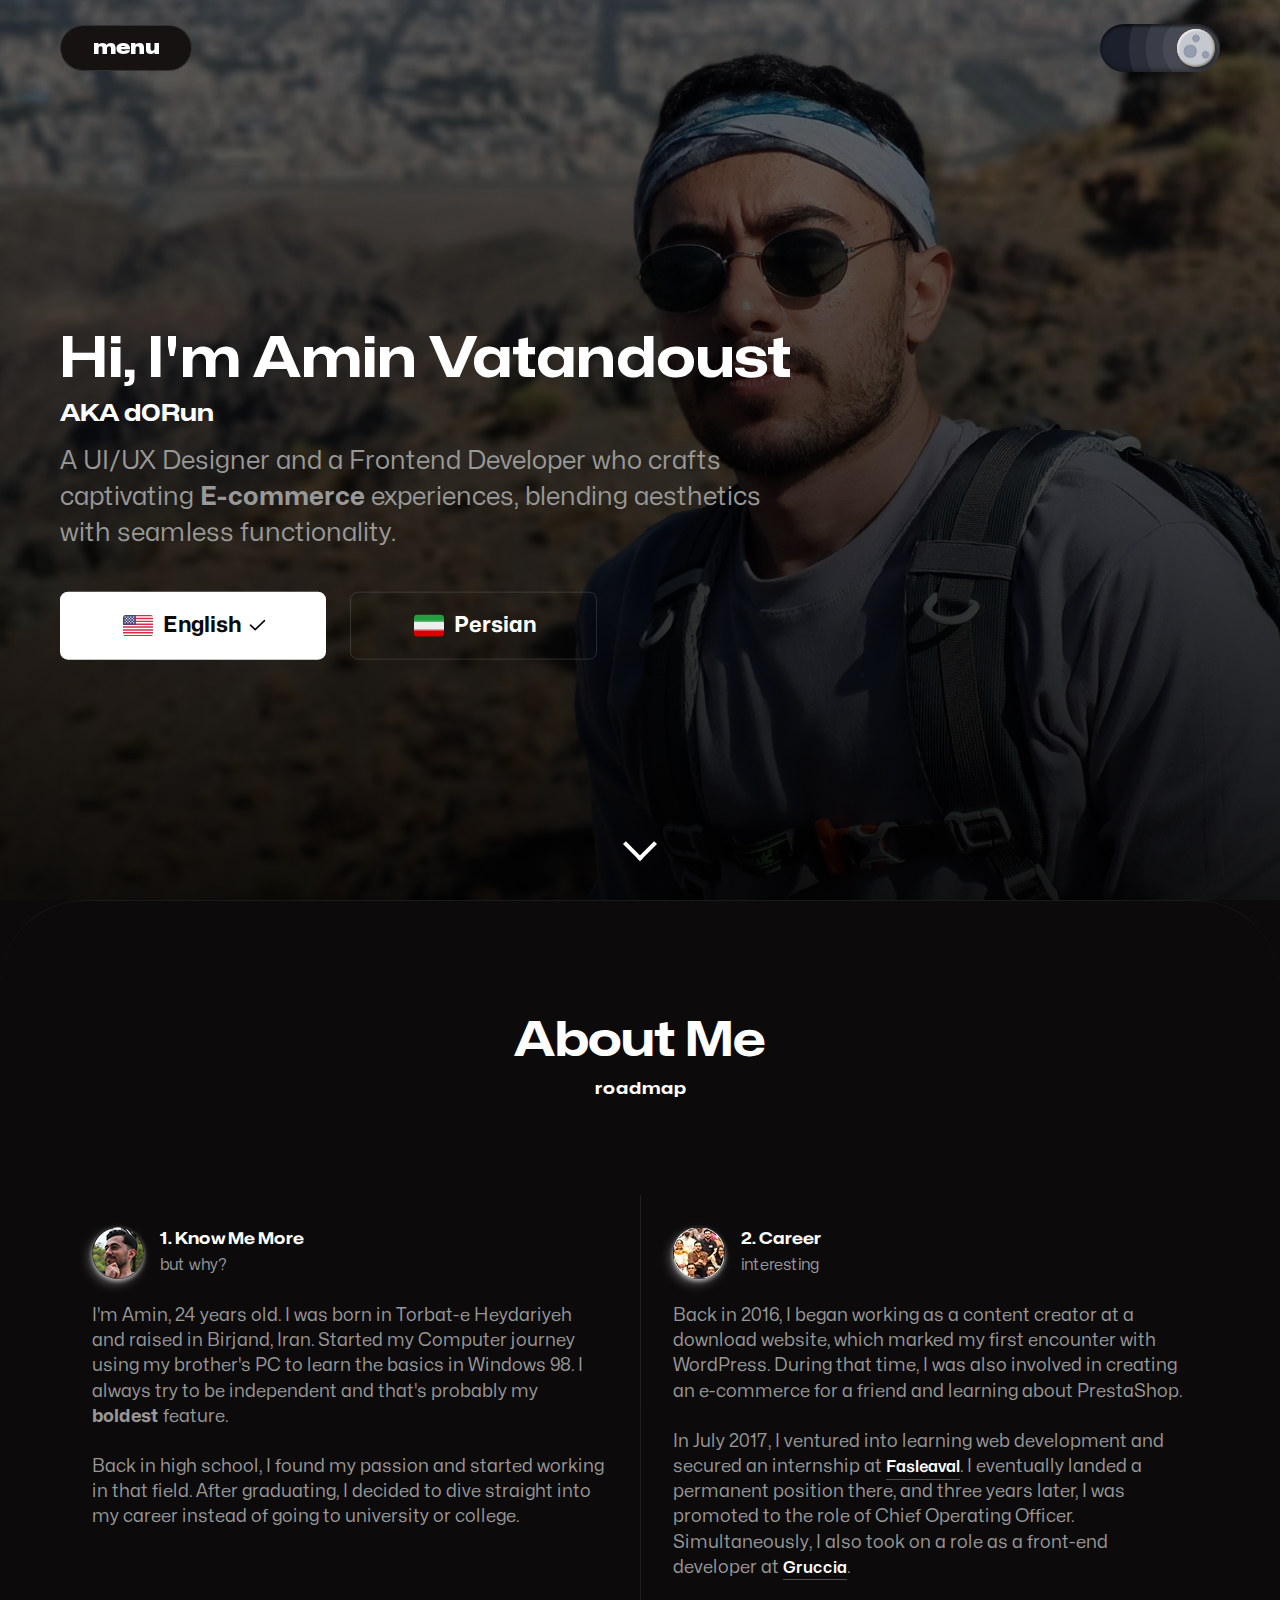
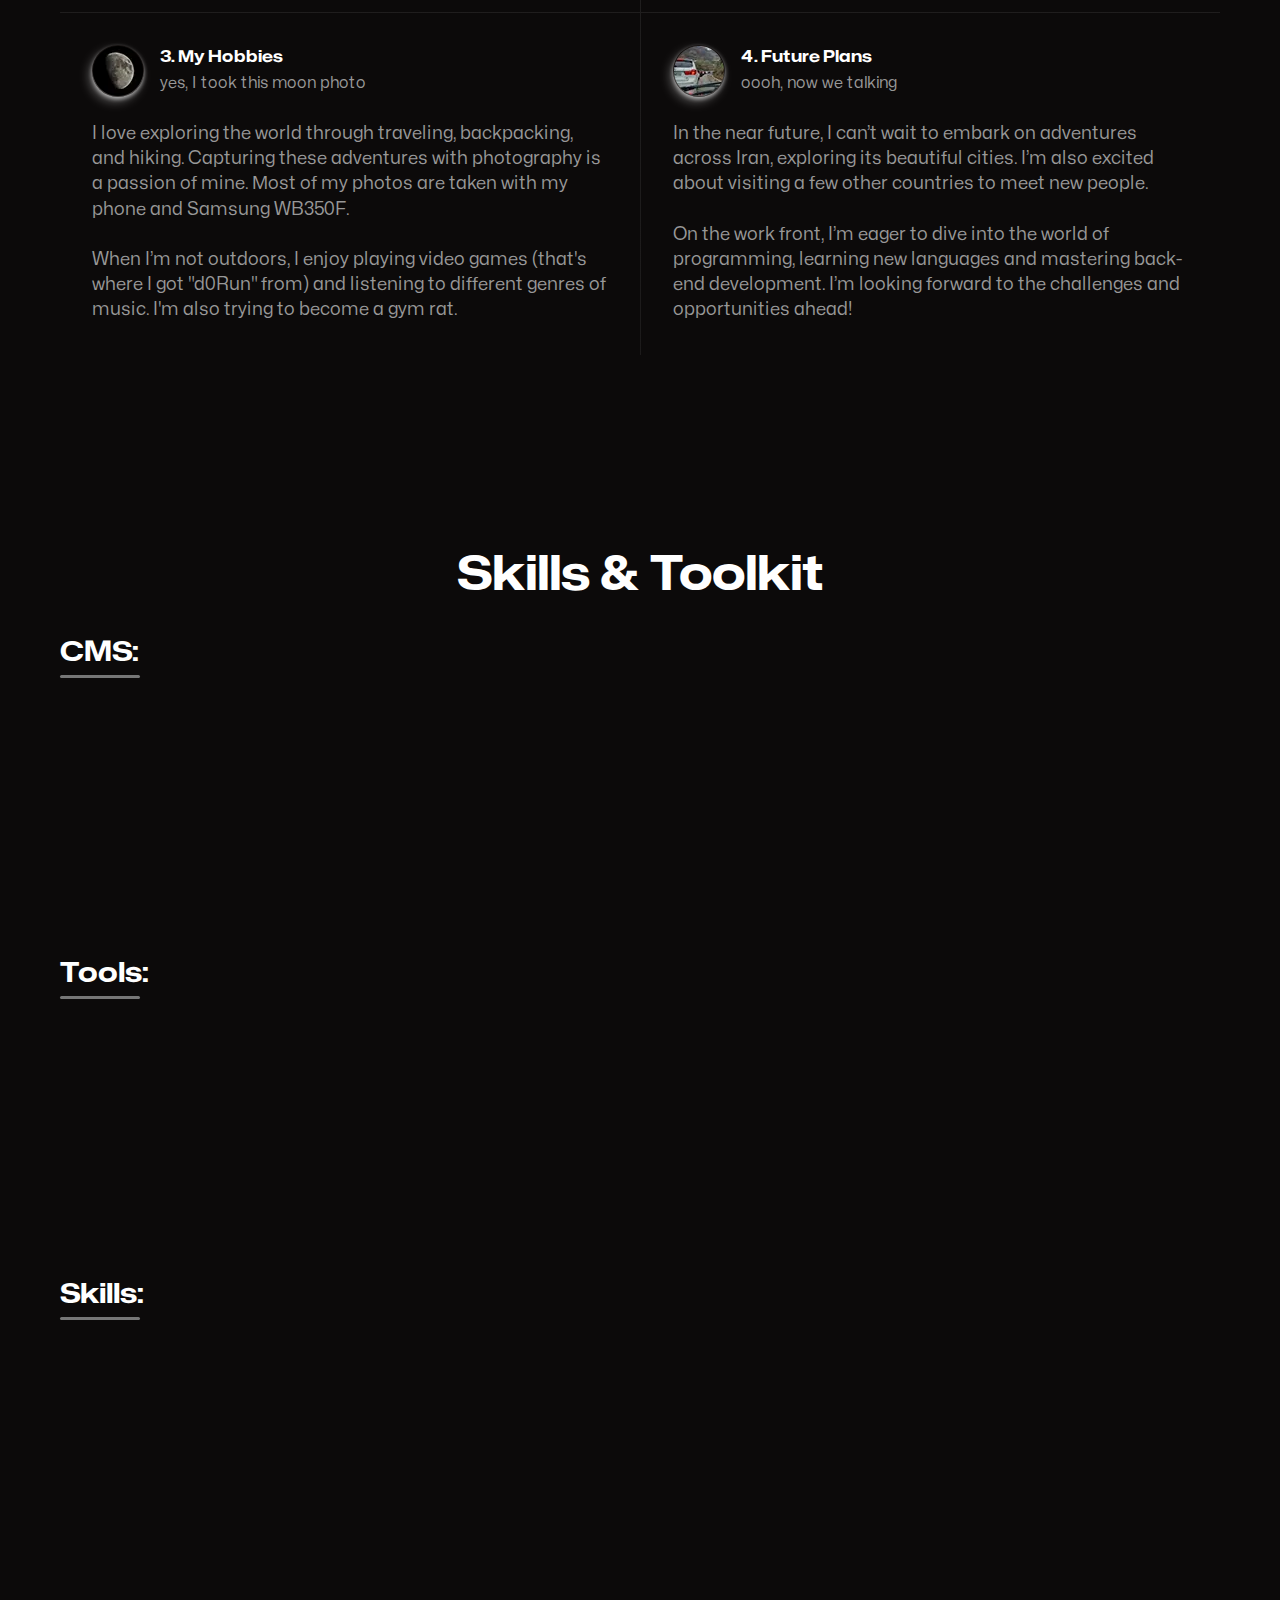
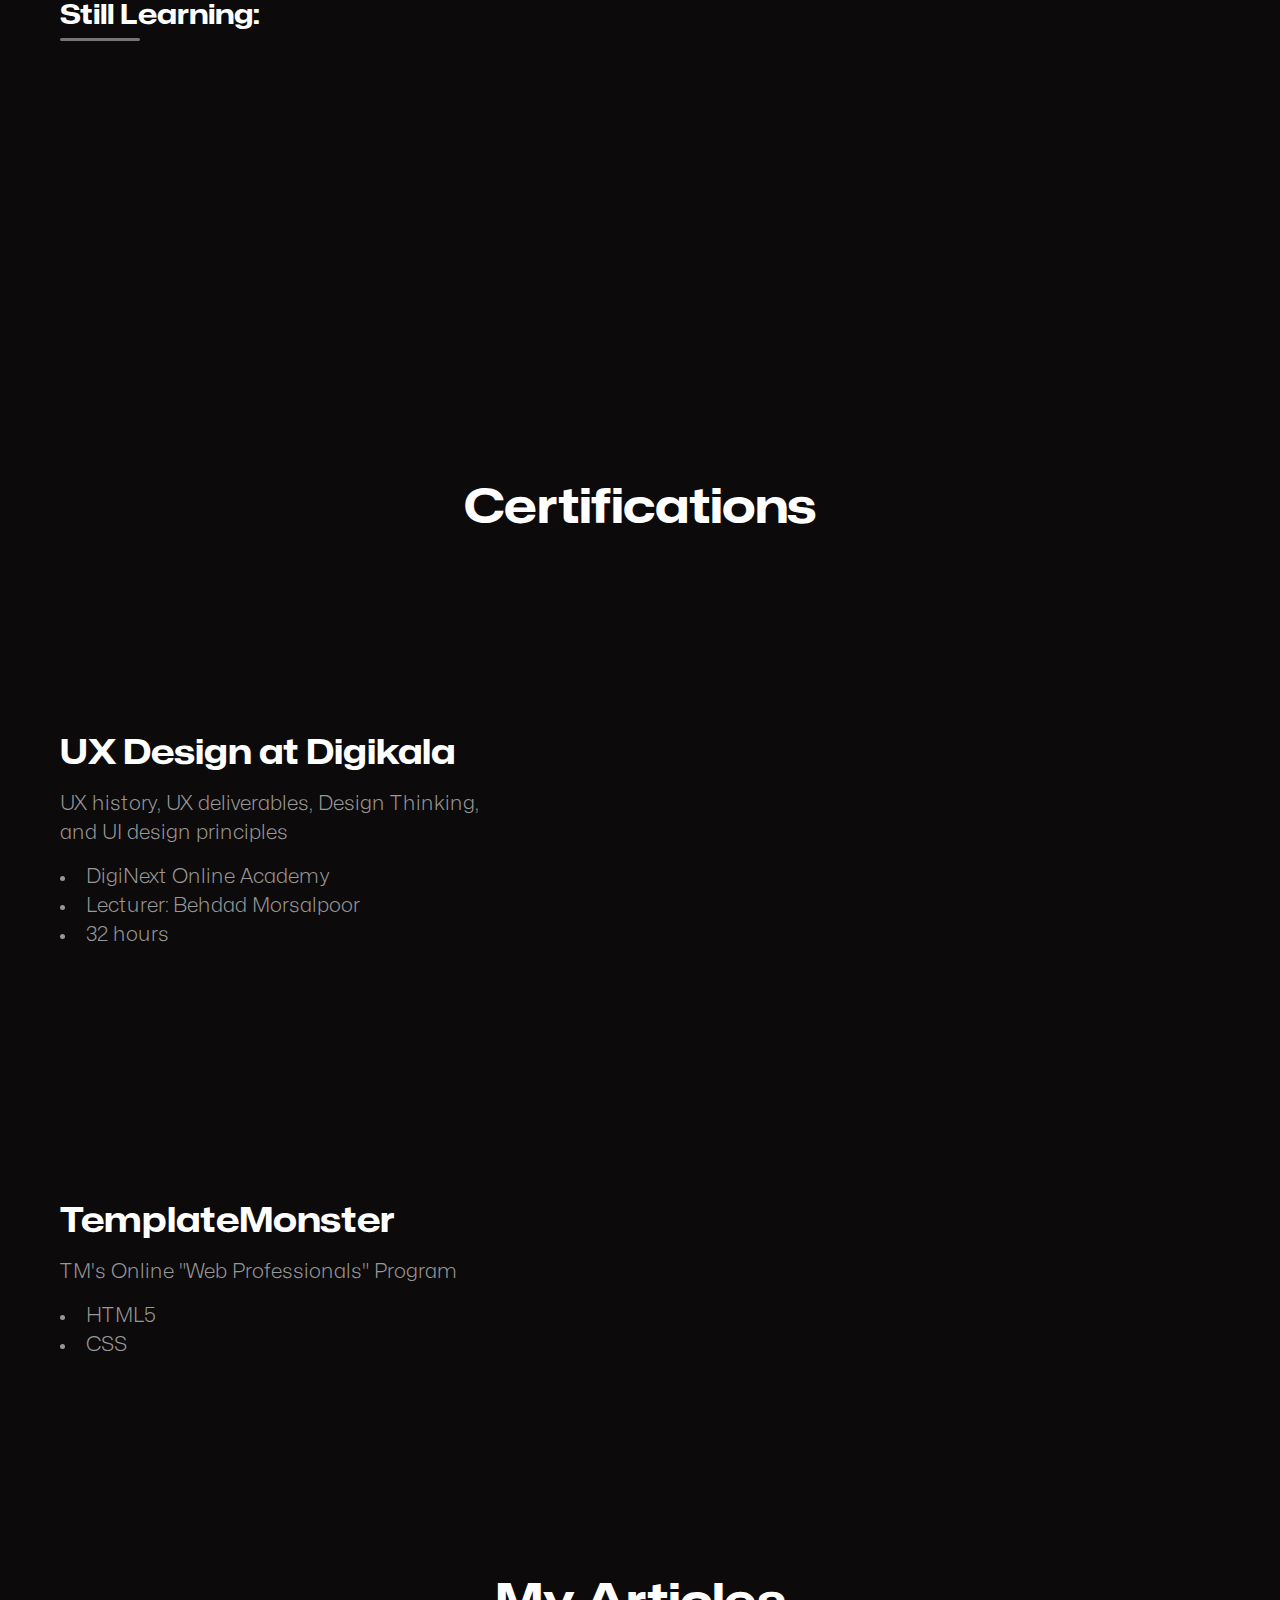
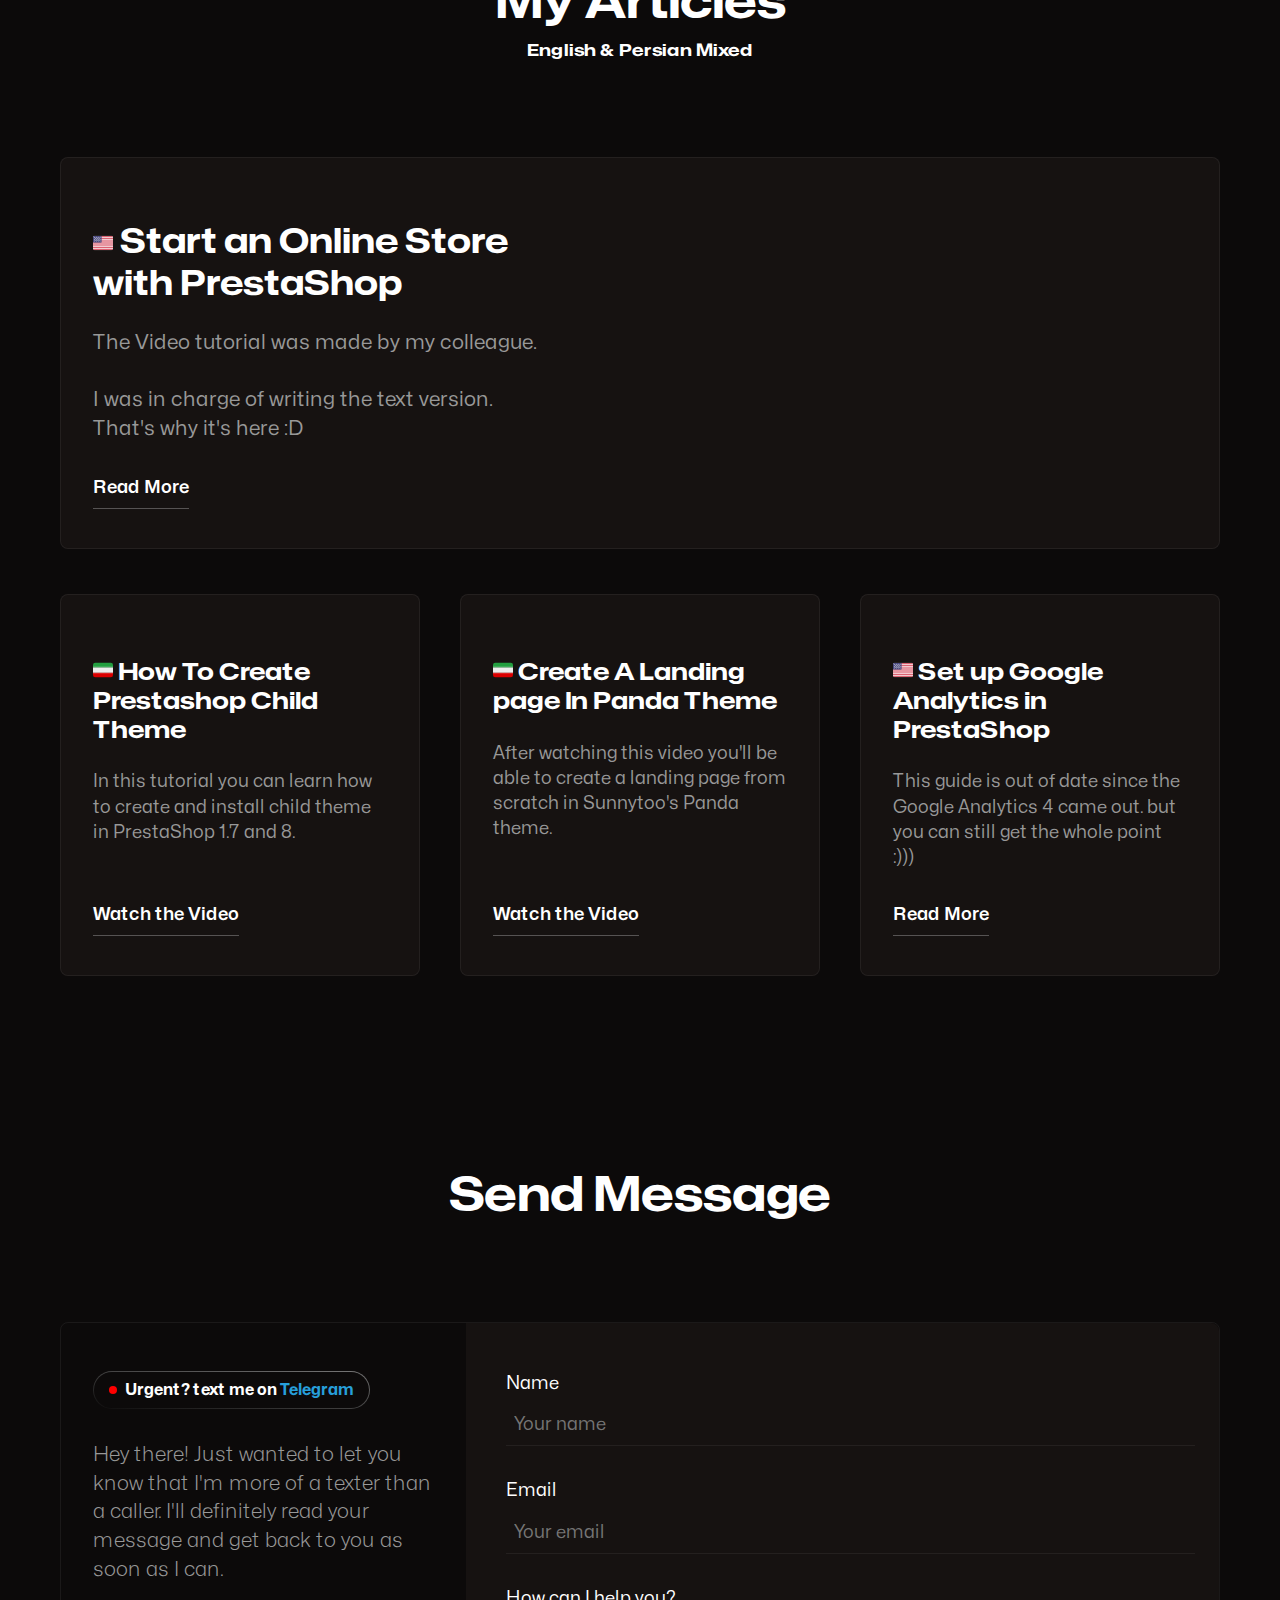
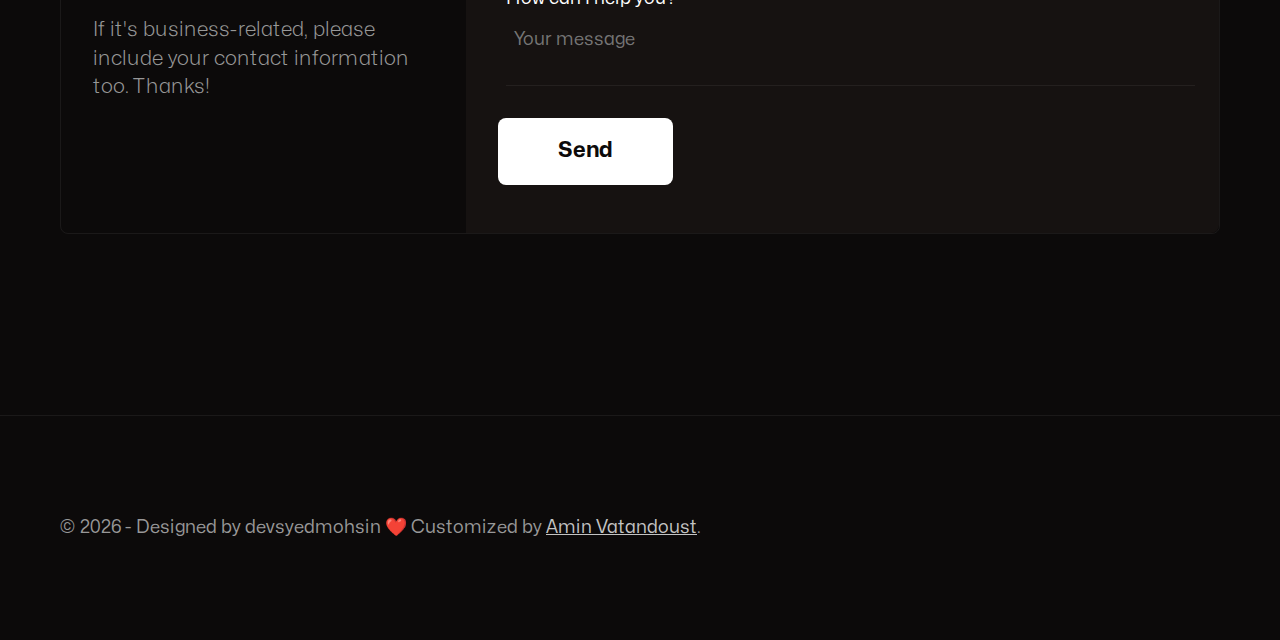
==== commit bc9c5dcd: "Added a tick icon to the selected language and changed the OG meta desc" ====
--- a/index.html
+++ b/index.html
@@ -6,19 +6,19 @@
     <meta name="viewport" content="width=device-width, initial-scale=1.0" />
     <meta name="robots" content="index, follow" />
     <meta name="description" content="Amin Vatandoust is a UI/UX Designer and Frontend Developer specializing in creating captivating e-commerce experiences. Explore my portfolio to learn more.">
-    <meta itemprop="name" content="Amin Vatandoust's Portfolio">
-    <meta itemprop="description" content="I am Amin Vatandoust also knows as d0Run, a UI/UX Designer and a Frontend Developer.">
+    <meta itemprop="name" content="Amin Vatandoust | UI/UX Designer & Frontend Developer">
+    <meta itemprop="description" content="Amin Vatandoust is a UI/UX Designer and Frontend Developer specializing in creating captivating e-commerce experiences. Explore my portfolio to learn more.">
     <meta itemprop="image" content="assets/images/sharing.png">
 
     <meta property="og:url" content="https://aminvtndoust.com">
     <meta property="og:type" content="website">
-    <meta property="og:title" content="Amin Vatandoust's Portfolio">
-    <meta property="og:description" content="I am Amin Vatandoust also knows as d0Run, a UI/UX Designer and a Frontend Developer.">
+    <meta property="og:title" content="Amin Vatandoust | UI/UX Designer & Frontend Developer">
+    <meta property="og:description" content="Amin Vatandoust is a UI/UX Designer and Frontend Developer specializing in creating captivating e-commerce experiences. Explore my portfolio to learn more.">
     <meta property="og:image" content="assets/images/sharing.png">
 
     <meta name="twitter:card" content="summary_large_image">
-    <meta name="twitter:title" content="Amin Vatandoust's Portfolio">
-    <meta name="twitter:description" content="I am Amin Vatandoust also knows as d0Run, a UI/UX Designer and a Frontend Developer.">
+    <meta name="twitter:title" content="Amin Vatandoust | UI/UX Designer & Frontend Developer">
+    <meta name="twitter:description" content="Amin Vatandoust is a UI/UX Designer and Frontend Developer specializing in creating captivating e-commerce experiences. Explore my portfolio to learn more.">
     <meta name="twitter:image" content="assets/images/sharing.png">
     <link
       rel="shortcut icon"
@@ -120,7 +120,11 @@
           </p>
 
           <div class="language-switcher">
-            <a class="btn btn-cta btn-disabled"><img loading="lazy" src="/assets/images/english.svg" alt="English"/> English</a>
+            <a class="btn btn-cta btn-disabled"><img loading="lazy" src="/assets/images/english.svg" alt="English"/> English 
+              <svg width="25px" height="25px" viewBox="-4 1 25 25" fill="none" xmlns="http://www.w3.org/2000/svg">
+                <path d="M5.5 12.5L10.167 17L19.5 8" stroke="#000000" stroke-width="1.5" stroke-linecap="round" stroke-linejoin="round"></path>
+              </svg>
+            </a>
             <a href="/fa" class="btn btn-secondary"><img loading="lazy" src="/assets/images/persian.svg" alt="Persian"/> Persian</a>
           </div>
         </div>
@@ -216,7 +220,7 @@
         </div>
       </section>
 
-      <section class="client">
+      <section class="skills">
         <div class="container">
           <h2 class="h2" id="skills">Skills & Toolkit</h2>
             <div class="category">
@@ -278,7 +282,7 @@
                 <h3>Still Learning:</h3>
                 <div class="items">
                     <div class="item">
-                        <img loading="lazy" src="assets/images/skills/javaScript.webp" alt="JavaScript">
+                        <img loading="lazy" src="assets/images/skills/javascript.webp" alt="JavaScript">
                         <span>JavaScript</span>
                     </div>
                     <div class="item">
--- a/style.css
+++ b/style.css
@@ -599,13 +599,17 @@
 
 .language-switcher a {
   display: flex;
-  gap: 8px;
   align-items: center;
 }
 
 .language-switcher img {
   width: 35px;
   height: 30px;
+  margin-right: 8px;
+}
+
+body.light .language-switcher svg {
+  filter: invert(1);
 }
 
 @media (max-width: 400px) {
@@ -838,32 +842,6 @@
   margin-block-end: var(--gutter-x-small);
 }
 
-.work-links {
-  display: inline-flex;
-  align-items: center;
-  gap: var(--gutter-x-small);
-}
-
-.work-links img {
-  block-size: 28px;
-  inline-size: 28px;
-}
-
-body.dark .work-links img {
-  filter: invert(1);
-}
-
-/* Github icon */
-
-.work-links > a:last-child {
-  transition: 0.3s transform ease-in;
-}
-
-.work-links > a:last-child:hover,
-.work-links > a:last-child:focus {
-  transform: scale(1.1);
-}
-
 .work-text,
 .contact-text,
 .work-technologies {
@@ -872,8 +850,7 @@
 
 .work-textbox h3,
 .work-text,
-.work-technologies,
-.work-links {
+.work-technologies {
   --delay: 0.2s;
   animation: slide-up 0.6s cubic-bezier(0.16, 1, 0.3, 1) both;
   animation-play-state: paused;
@@ -885,10 +862,6 @@
 
 .work-technologies {
   animation-delay: calc(var(--delay) * 1.5);
-}
-
-.work-links {
-  animation-delay: calc(var(--delay) * 2);
 }
 
 @keyframes slide-up {
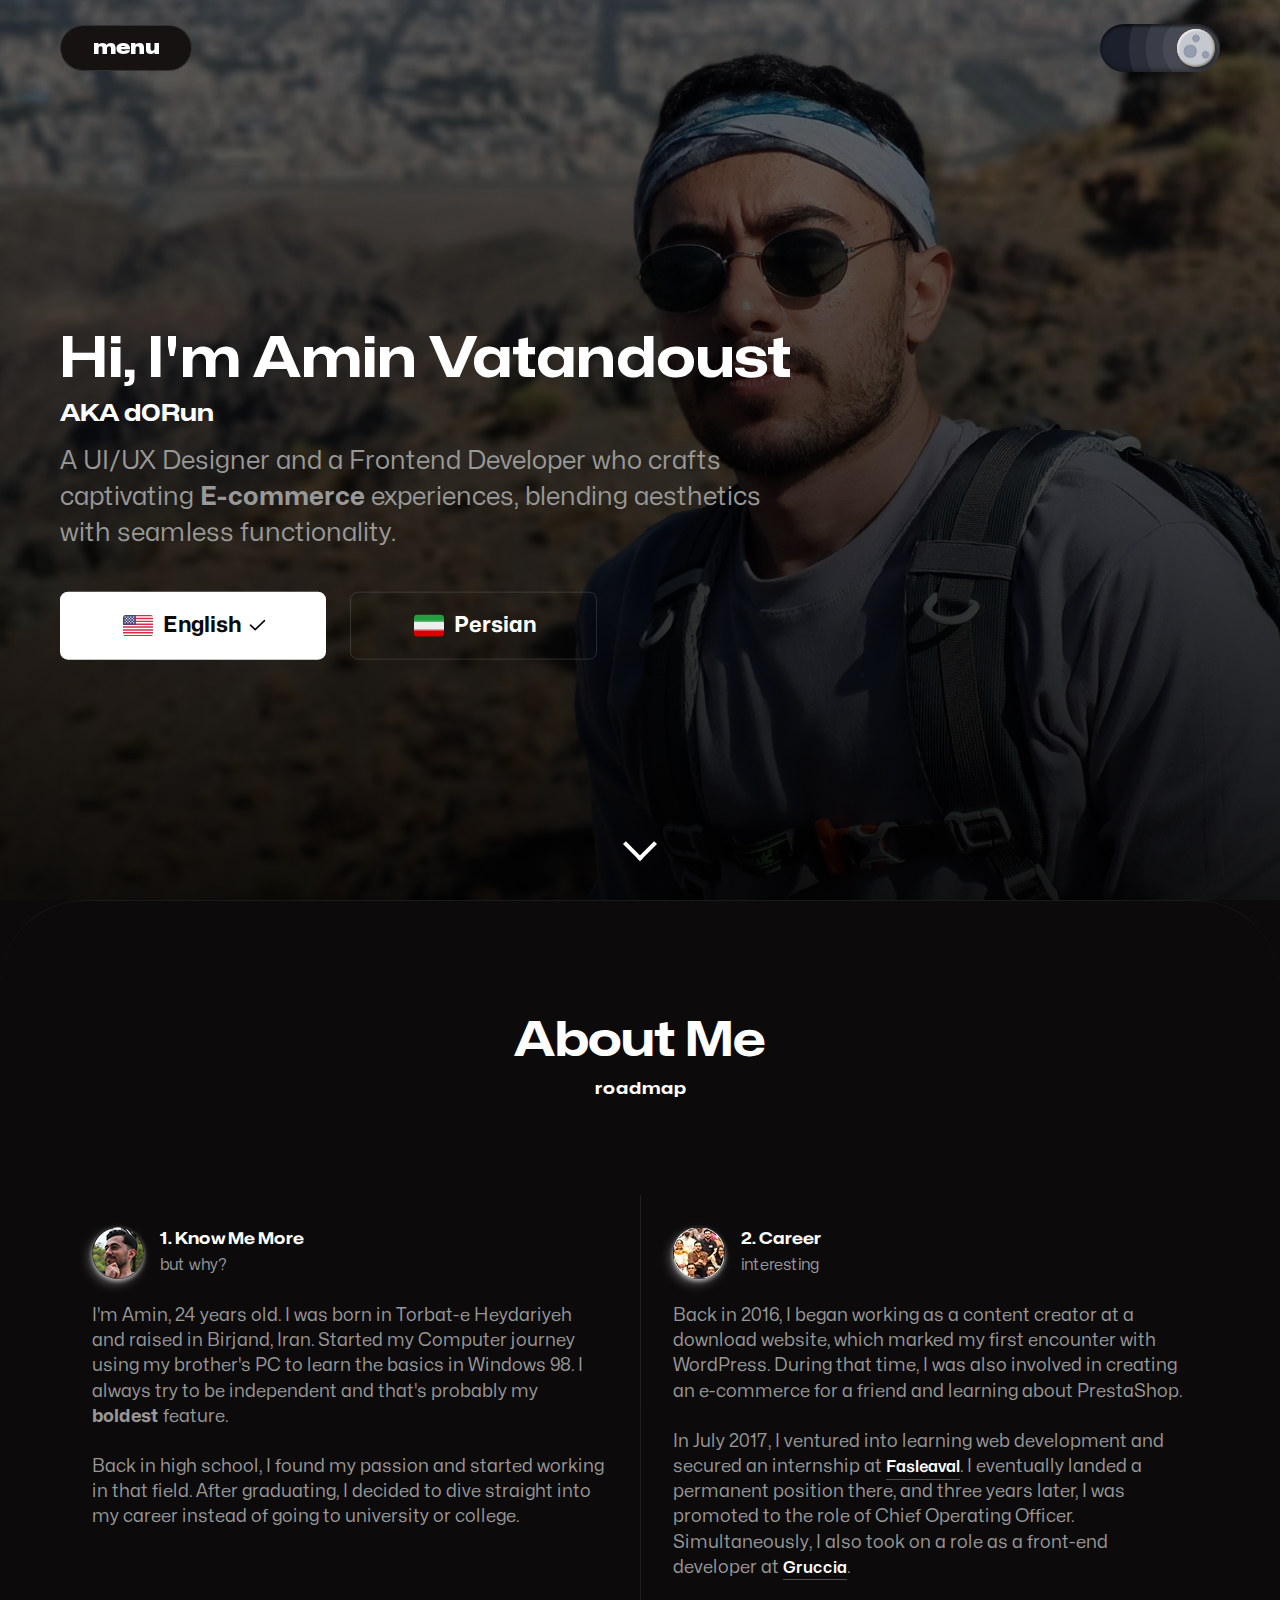
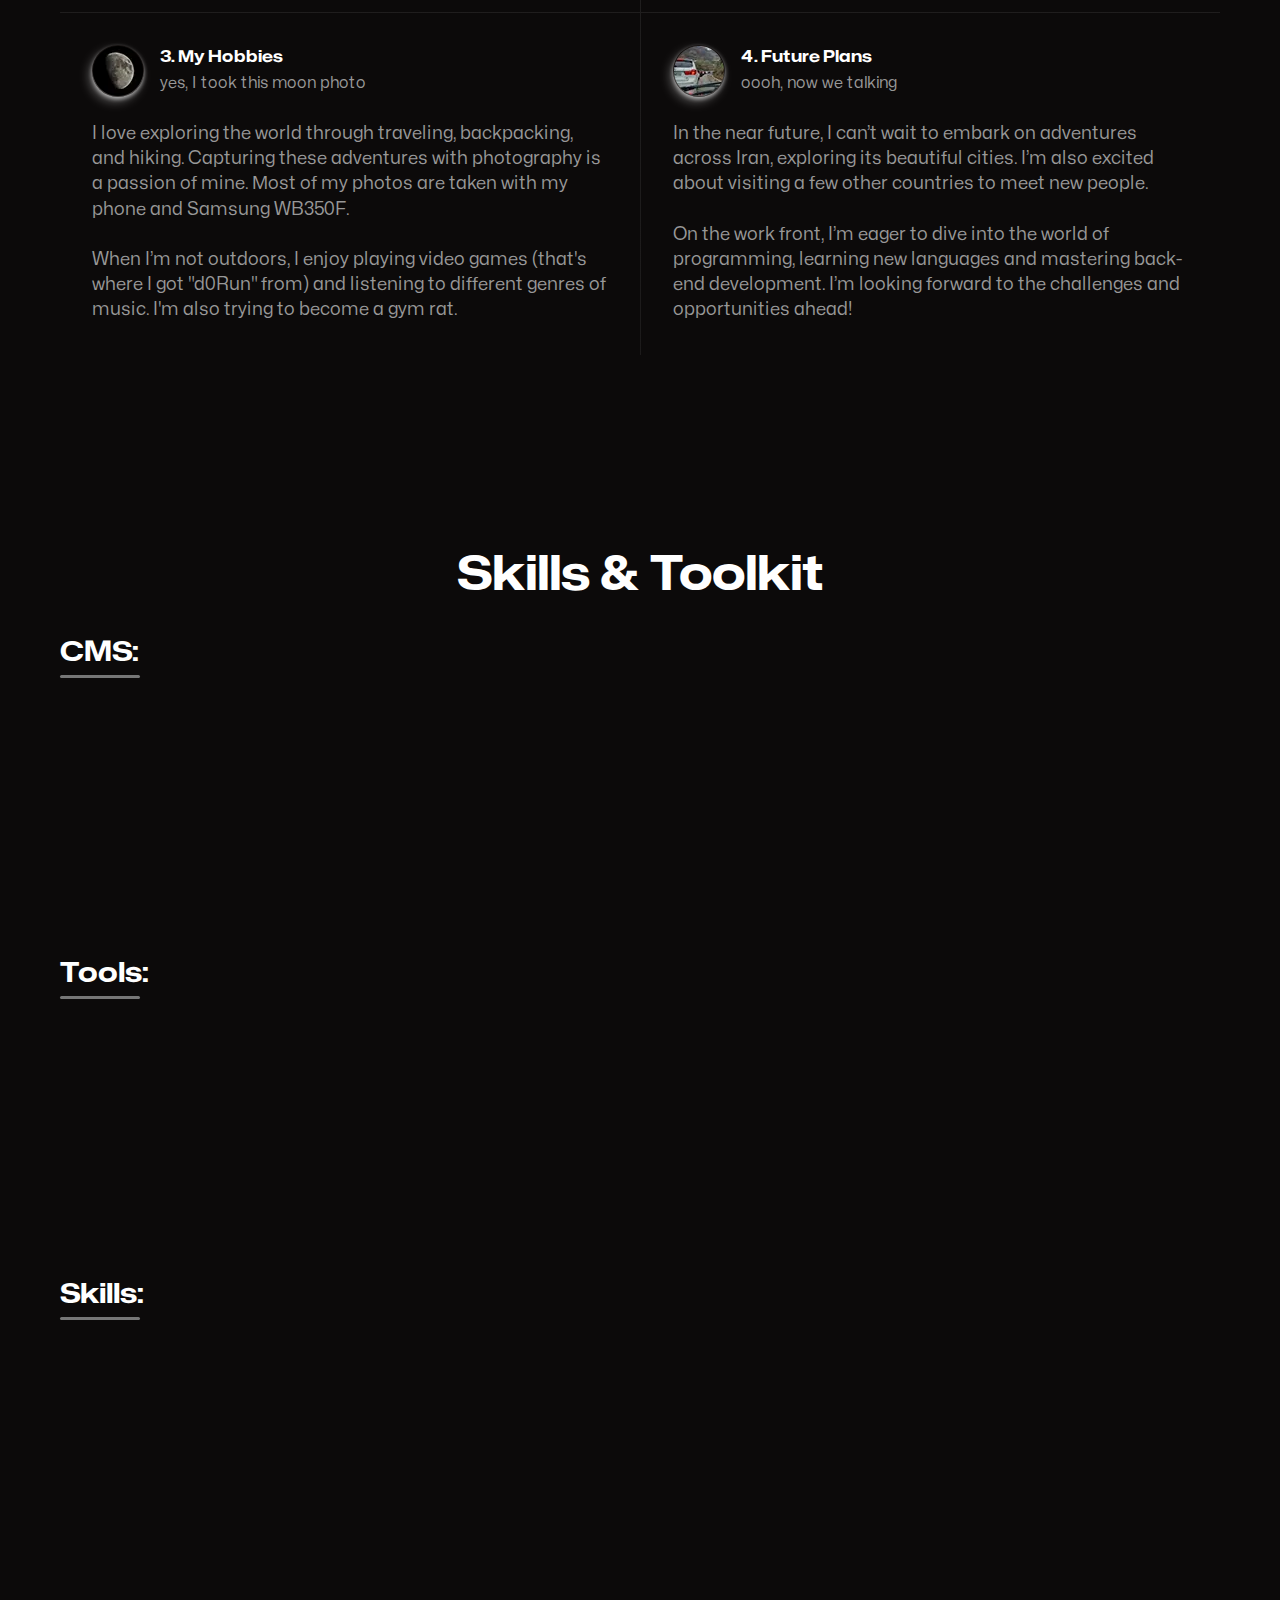
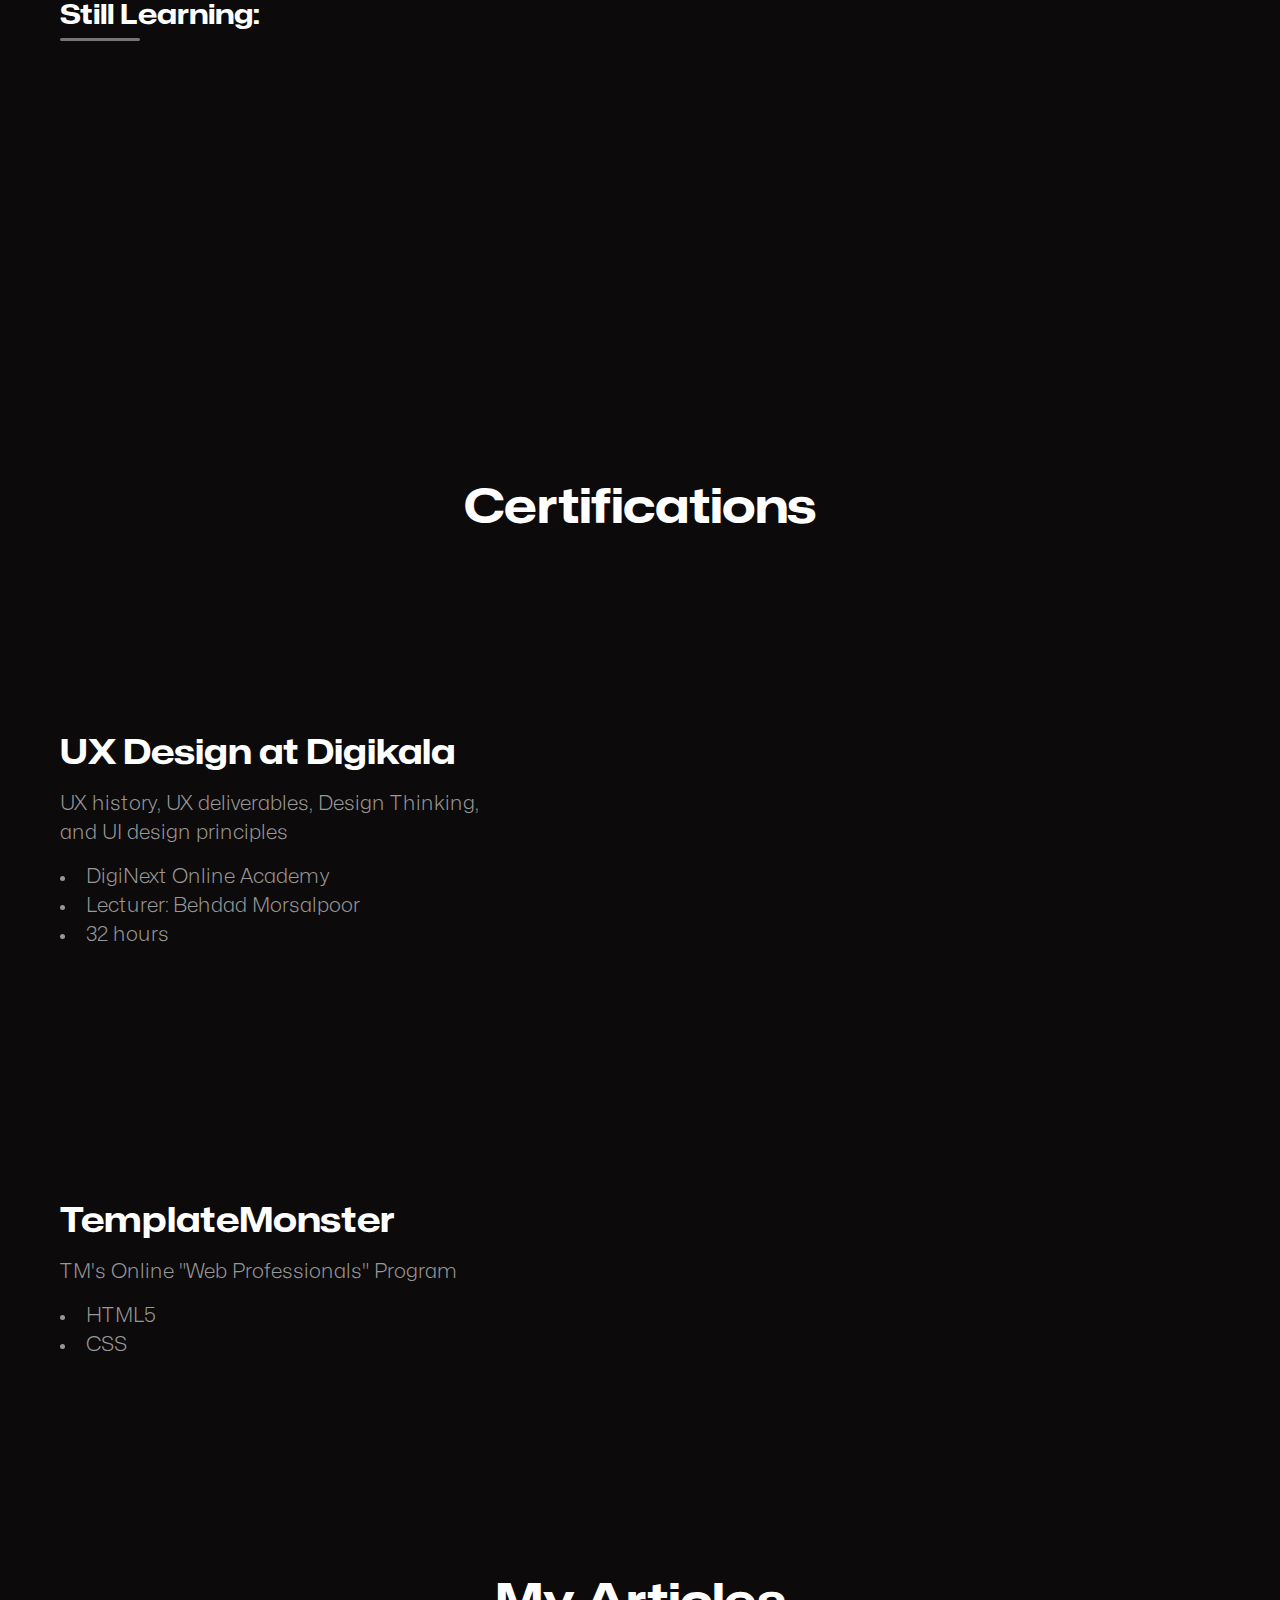
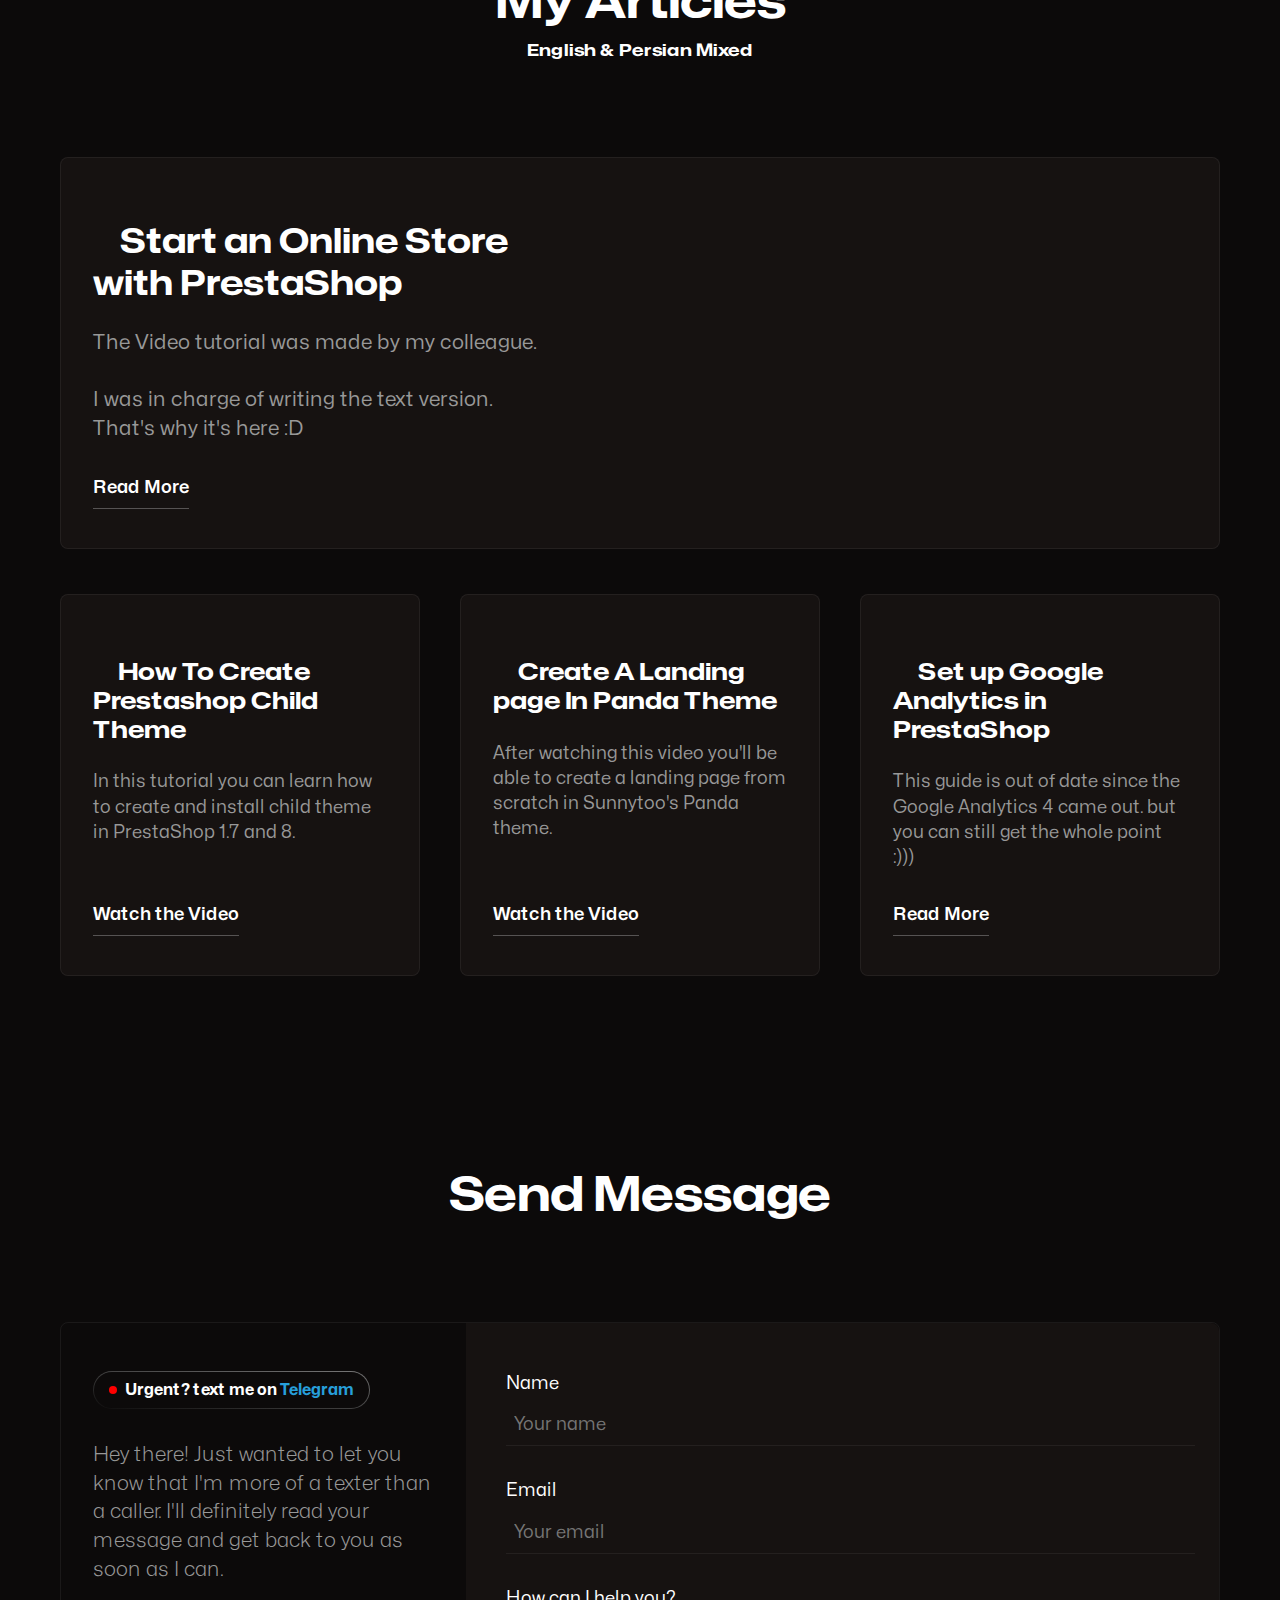
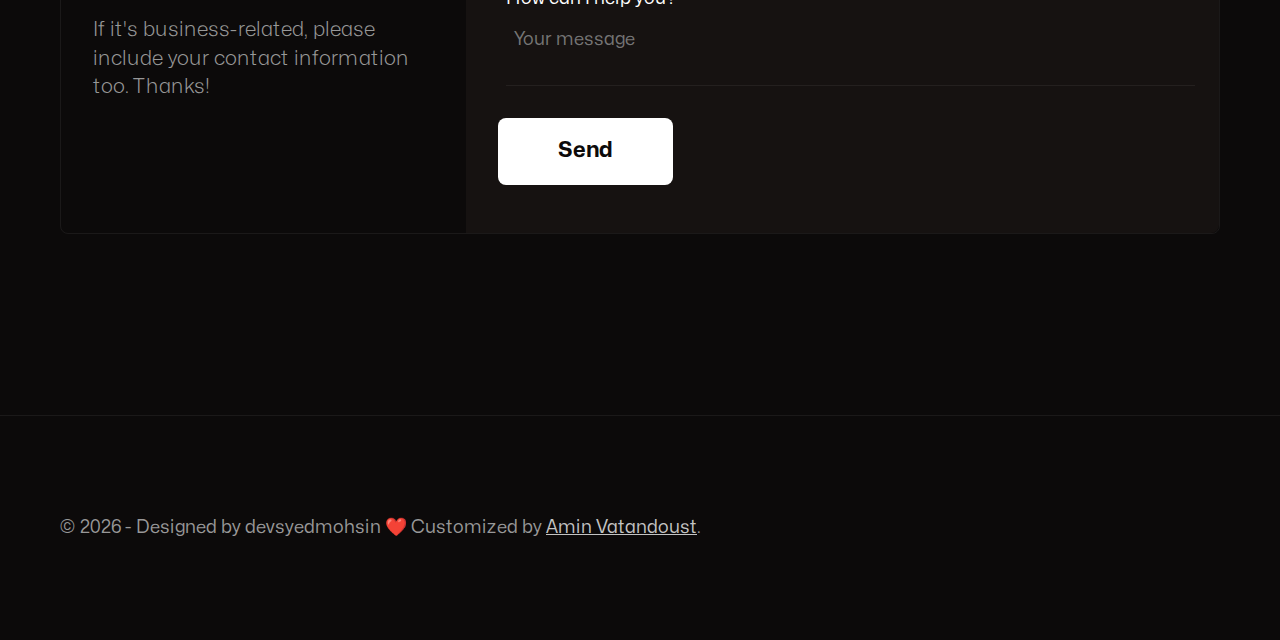
==== commit e53cf0e0: "Ajax contact form message" ====
--- a/index.html
+++ b/index.html
@@ -34,7 +34,7 @@
       crossorigin
     />
 
-    <link rel="stylesheet" href="style.css"  />
+    <link rel="stylesheet" href="style.css?1721043961"  />
     <script src="script.js" defer></script>
 
     <link rel="alternate" hreflang="en" href="https://aminvtndoust.com">
@@ -481,18 +481,18 @@
                 loading="lazy"
               />
             </div>
-            <form action="contact.php" method="POST" class="contact-form">
+            <form action="contact.php" method="POST" class="contact-form" id="contactForm">
               <div class="form-field">
                 <label for="name">Name</label>
-                <input type="text" name="name" id="name" required minlength="2" aria-required="true" placeholder="Your name" />
+                <input type="text" name="name" id="name" required minlength="2" placeholder="Your name" />
               </div>
               <div class="form-field">
                 <label for="email">Email</label>
-                <input type="email" name="email" id="email" required inputmode="email" aria-required="true" placeholder="Your email" />
+                <input type="email" name="email" id="email" required inputmode="email" placeholder="Your email" />
               </div>
               <div class="form-field">
                 <label for="message">How can I help you?</label>
-                <textarea name="message" id="message" required minlength="10" aria-required="true" placeholder="Your message"></textarea>
+                <textarea name="message" id="message" required minlength="10" placeholder="Your message"></textarea>
               </div>
               <button type="submit" class="btn btn-cta">Send</button>
             </form>
@@ -500,6 +500,8 @@
         </div>
       </section>
     </main>
+
+    <div id="formMessage"></div>
 
     <footer class="footer">
       <div class="container">
@@ -546,5 +548,46 @@
         </div>
       </div>
     </footer>
+    <script>
+      document.getElementById('contactForm').addEventListener('submit', function(event) {
+        event.preventDefault();
+
+        const formData = new FormData(this);
+
+        fetch('contact.php', {
+          method: 'POST',
+          body: formData
+        })
+        .then(response => response.text())
+        .then(data => {
+          const messageDiv = document.getElementById('formMessage');
+          messageDiv.innerText = data;
+          
+          if (data.includes("Thank You")) {
+            messageDiv.className = 'success';
+          } else {
+            messageDiv.className = 'error';
+          }
+          
+          messageDiv.style.display = 'block';
+          
+          setTimeout(() => {
+            messageDiv.style.display = 'none';
+          }, 5000);
+          
+          document.getElementById('contactForm').reset();
+        })
+        .catch(error => {
+          const messageDiv = document.getElementById('formMessage');
+          messageDiv.innerText = "Oops! Something went wrong.";
+          messageDiv.className = 'error';
+          messageDiv.style.display = 'block';
+          
+          setTimeout(() => {
+            messageDiv.style.display = 'none';
+          }, 5000);
+        });
+      });
+    </script>
   </body>
 </html>--- a/style.css
+++ b/style.css
@@ -697,7 +697,6 @@
   border-radius: 15px;
   background: #292929;
   transition: all 0.8s ease;
-  cursor: pointer;
   box-shadow: 0px 0px 20px 0px rgb(255 255 255 / 15%);
   position: relative;
   overflow: hidden;
@@ -1207,6 +1206,44 @@
 .contact-form button[type="submit"] {
   border: none;
 }
+
+#formMessage {
+  position: fixed;
+  top: 20px;
+  right: 20px;
+  margin: 0;
+  padding: 10px 20px;
+  border-radius: 5px;
+  font-size: 16px;
+  z-index: 1000;
+  display: none;
+}
+
+.success {
+  background-color: #d4edda;
+  color: #155724;
+  border: 1px solid #c3e6cb;
+}
+
+.error {
+  background-color: #f8d7da;
+  color: #721c24;
+  border: 1px solid #f5c6cb;
+}
+
+
+.success {
+  background-color: #d4edda;
+  color: #155724;
+  border: 1px solid #c3e6cb;
+}
+
+.error {
+  background-color: #f8d7da;
+  color: #721c24;
+  border: 1px solid #f5c6cb;
+}
+
 
 /* --------------------------------- */
 /* ----- Footer -----*/
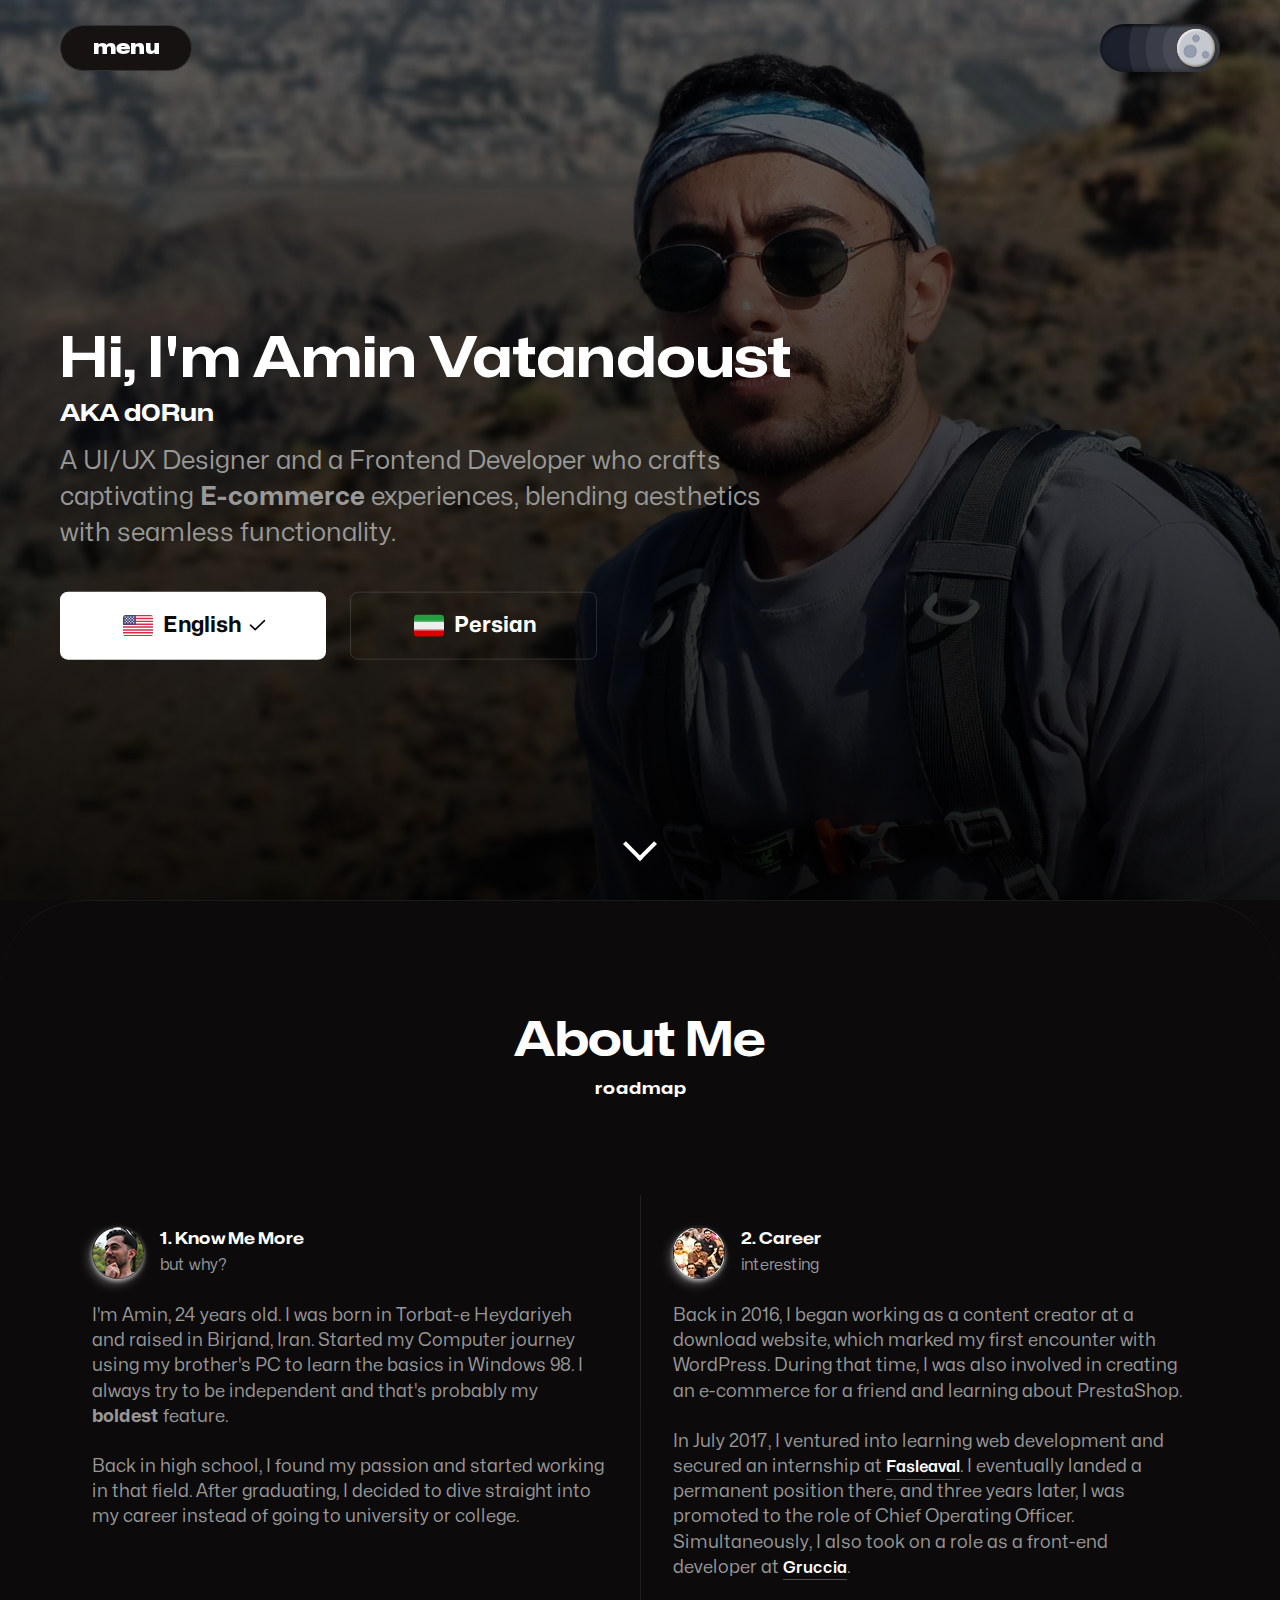
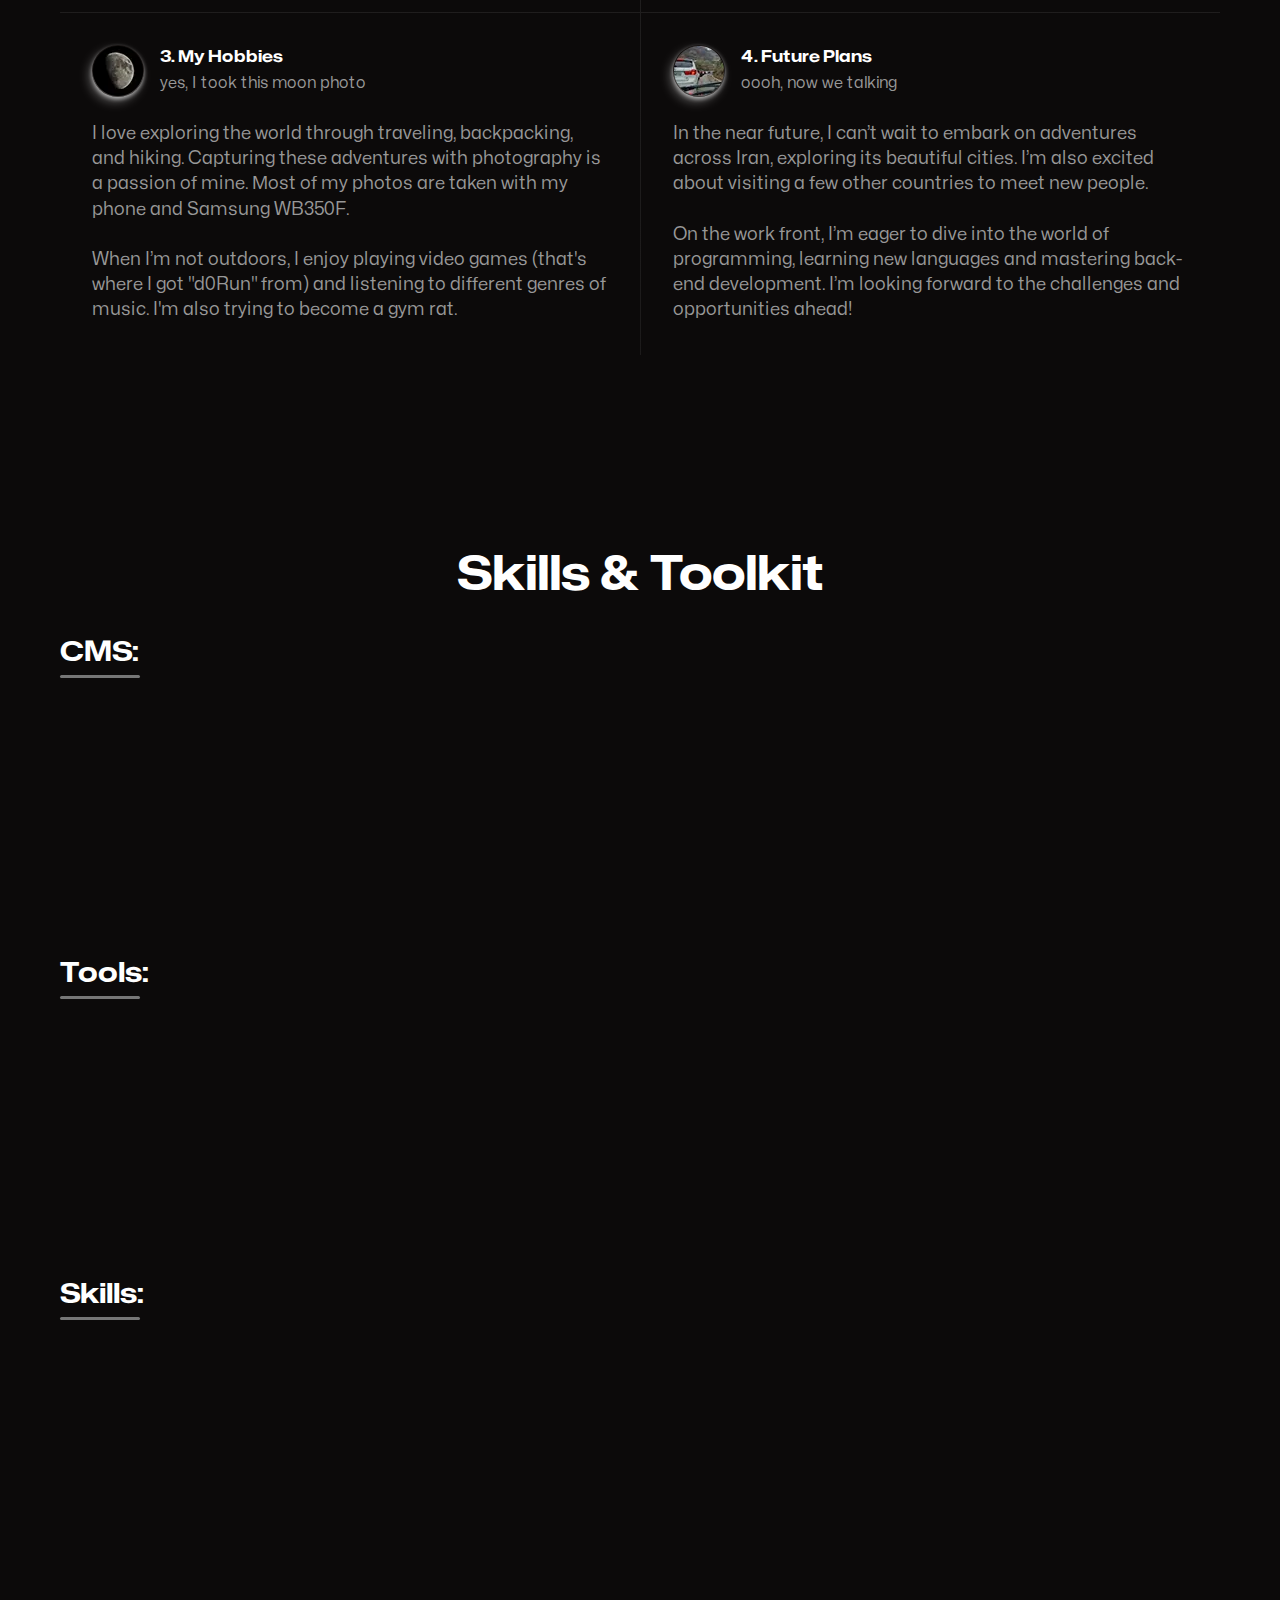
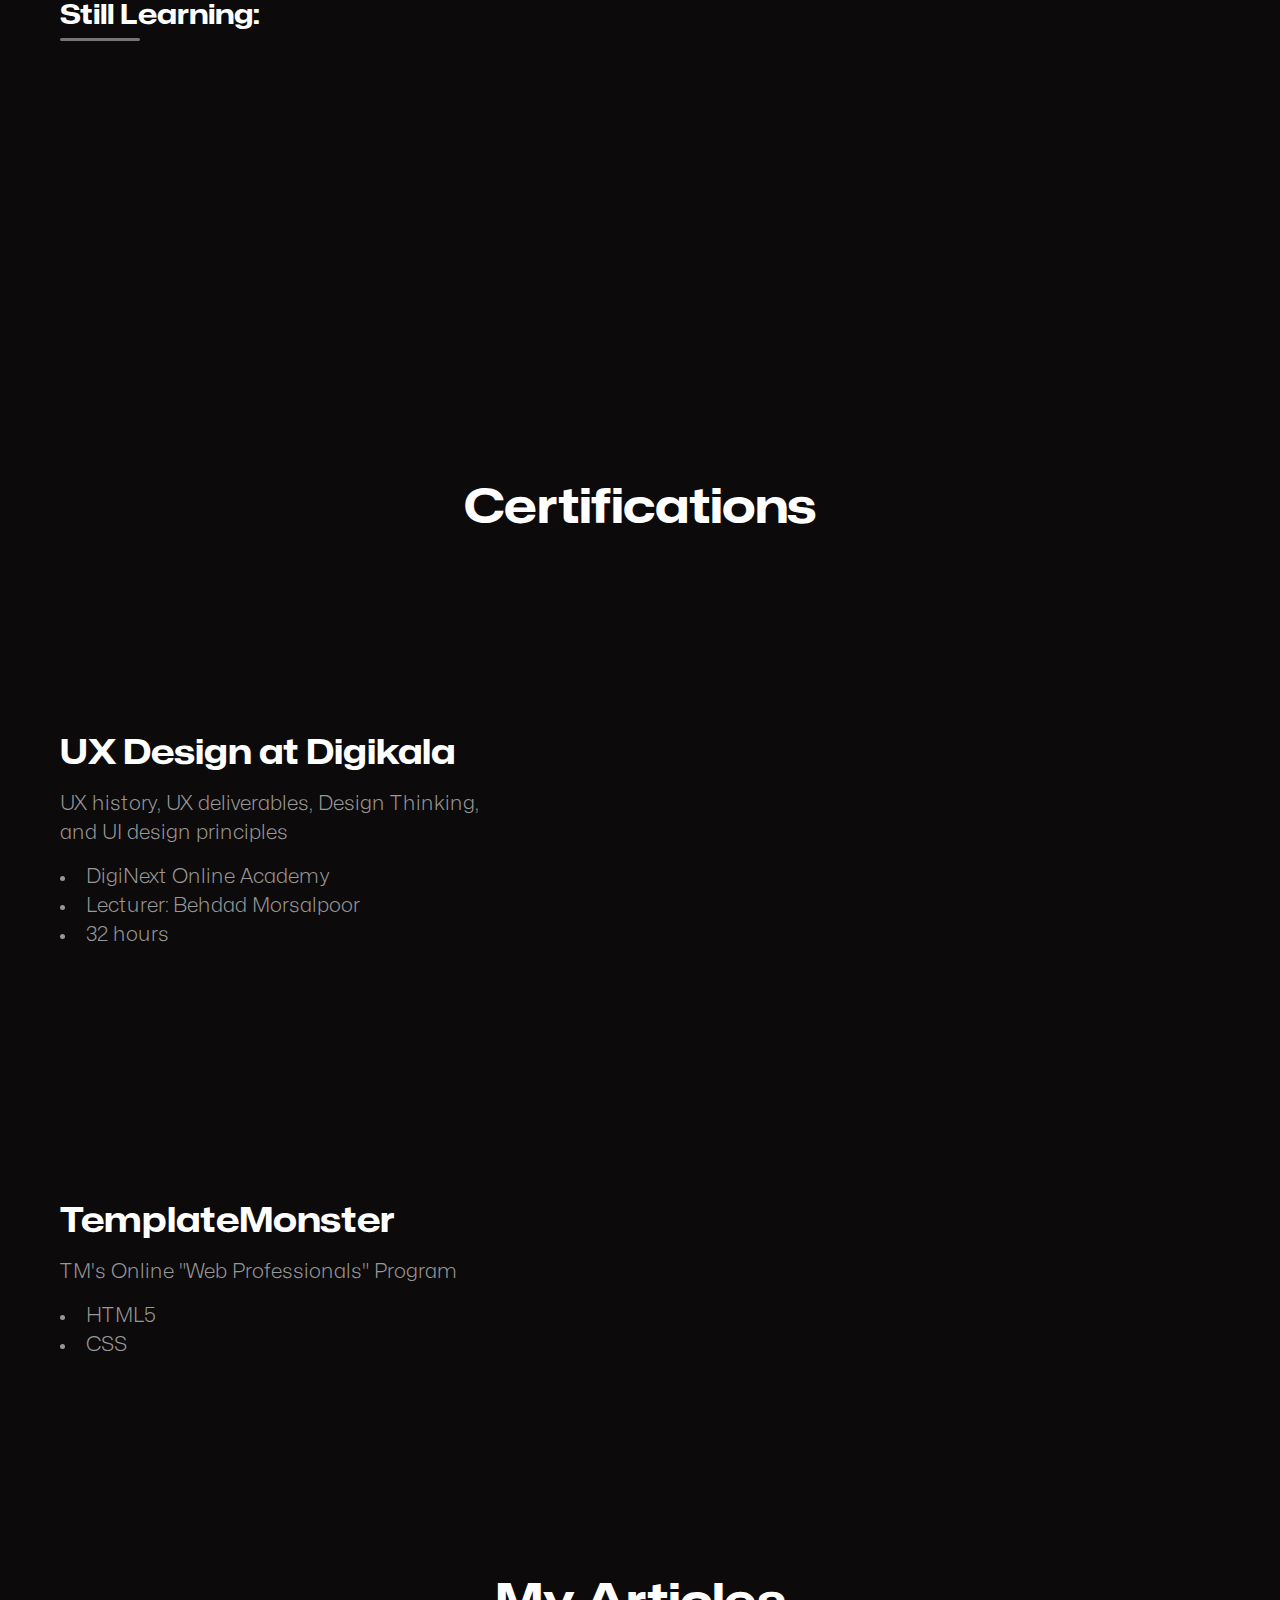
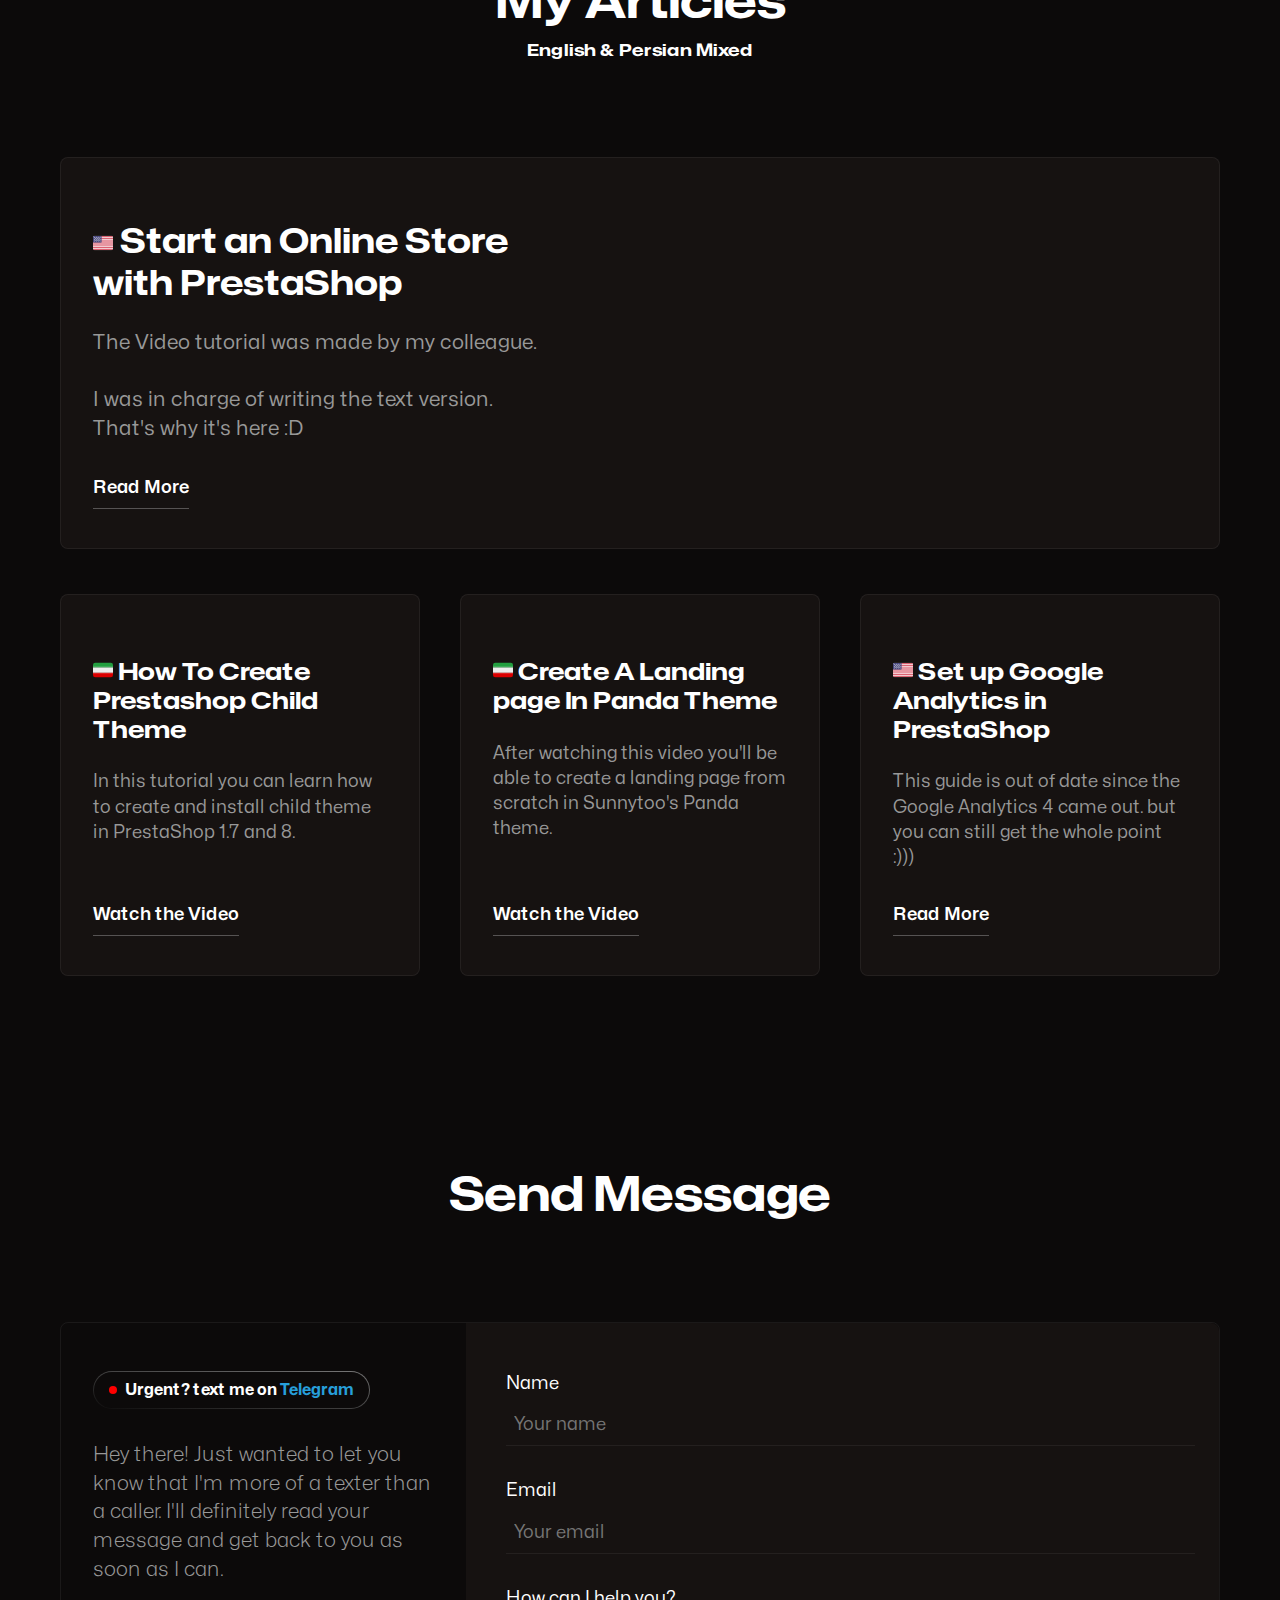
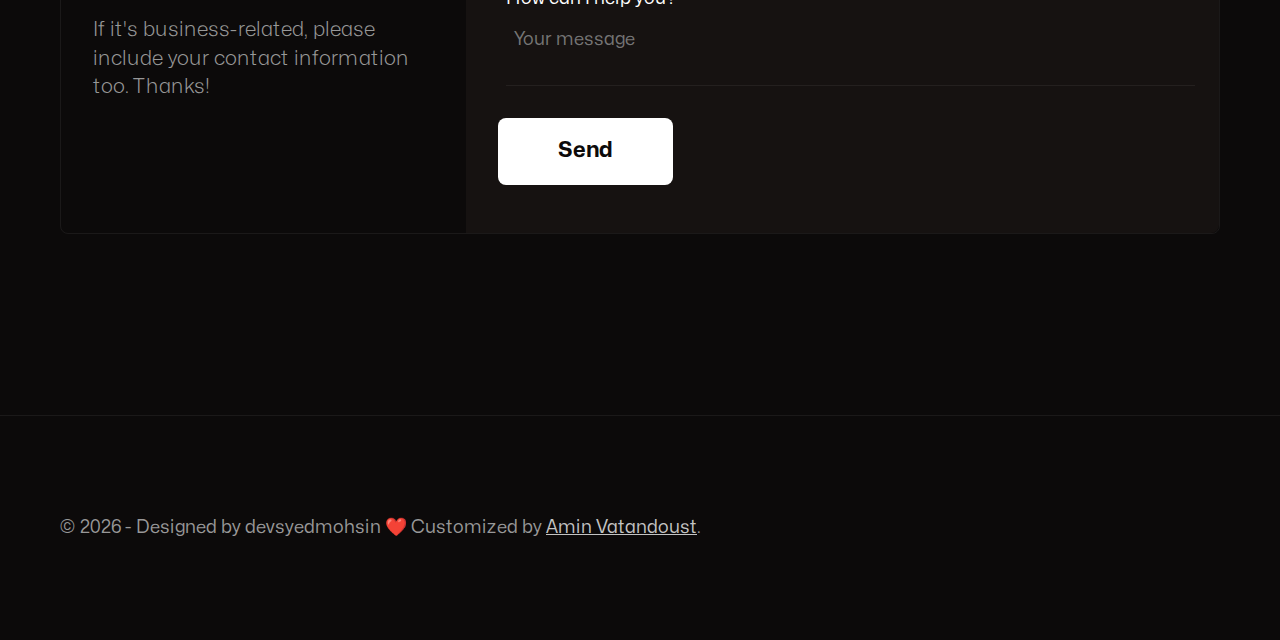
==== commit d78bca8b: "added log to contact form and changed the path to absolute" ====
--- a/index.html
+++ b/index.html
@@ -1,5 +1,5 @@
 <!DOCTYPE html>
-<html lang="en">
+<html lang="en" dir="ltr">
   <head>
     <meta charset="UTF-8" />
     <meta http-equiv="X-UA-Compatible" content="IE=edge" />
@@ -34,7 +34,7 @@
       crossorigin
     />
 
-    <link rel="stylesheet" href="style.css?1721043961"  />
+    <link rel="stylesheet" href="style.css?1721129588"  />
     <script src="script.js" defer></script>
 
     <link rel="alternate" hreflang="en" href="https://aminvtndoust.com">
@@ -55,21 +55,21 @@
           "https://www.instagram.com/aminvtndoust/",
           "https://t.me/aminvtndoust"
         ],
-        "image": "https://aminvtndoust.com/assets/images/profile.jpg"
+        "image": "https://aminvtndoust.com/assets/images/profile.jpg",
         "worksFor": [
-        {
-          "@type": "Organization",
-          "name": "Gruccia",
-          "url": "https://gruccia.ir/"
-        },
-        {
-          "@type": "Organization",
-          "name": "Fasleaval",
-          "url": "https://fasleaval.com/"
-        }
-      ]
+          {
+            "@type": "Organization",
+            "name": "Gruccia",
+            "url": "https://gruccia.ir/"
+          },
+          {
+            "@type": "Organization",
+            "name": "Fasleaval",
+            "url": "https://fasleaval.com/"
+          }
+        ]
       }
-      </script>
+      </script>      
       
   </head>
 
@@ -92,7 +92,7 @@
               <span class="daynight__sunmoon"></span>
             </span>
           </label>
-          <button type="button" class="menu-btn">menu</button>
+          <button type="button" class="menu-btn" data-menu-text="menu" data-close-text="close">menu</button>
         </div>
       </div>
 
@@ -482,6 +482,7 @@
               />
             </div>
             <form action="contact.php" method="POST" class="contact-form" id="contactForm">
+              <input type="hidden" name="lang" value="en" />
               <div class="form-field">
                 <label for="name">Name</label>
                 <input type="text" name="name" id="name" required minlength="2" placeholder="Your name" />
@@ -549,40 +550,55 @@
       </div>
     </footer>
     <script>
+      const isDevelopment = false;
+    
       document.getElementById('contactForm').addEventListener('submit', function(event) {
         event.preventDefault();
-
+    
         const formData = new FormData(this);
-
-        fetch('contact.php', {
+        const language = formData.get('lang');
+    
+        fetch('/contact.php', {
           method: 'POST',
           body: formData
         })
-        .then(response => response.text())
+        .then(response => {
+          if (isDevelopment) console.log('Response status:', response.status);
+          if (response.ok) {
+            return response.text();
+          }
+          throw new Error('Network response was not ok.');
+        })
         .then(data => {
+          if (isDevelopment) console.log('Response data:', data);
           const messageDiv = document.getElementById('formMessage');
-          messageDiv.innerText = data;
-          
-          if (data.includes("Thank You")) {
-            messageDiv.className = 'success';
+          if (language === 'fa') {
+            messageDiv.innerText = 'تشکر! پیام شما ارسال شد.';
           } else {
-            messageDiv.className = 'error';
+            messageDiv.innerText = 'Thank You! Your message has been sent.';
           }
-          
+    
+          messageDiv.className = 'success';
           messageDiv.style.display = 'block';
-          
+    
           setTimeout(() => {
             messageDiv.style.display = 'none';
           }, 5000);
-          
+    
           document.getElementById('contactForm').reset();
         })
         .catch(error => {
+          if (isDevelopment) console.error('Error:', error);
           const messageDiv = document.getElementById('formMessage');
-          messageDiv.innerText = "Oops! Something went wrong.";
+          if (language === 'fa') {
+            messageDiv.innerText = 'اوه! مشکلی پیش آمد.';
+          } else {
+            messageDiv.innerText = 'Oops! Something went wrong.';
+          }
+    
           messageDiv.className = 'error';
           messageDiv.style.display = 'block';
-          
+    
           setTimeout(() => {
             messageDiv.style.display = 'none';
           }, 5000);
--- a/style.css
+++ b/style.css
@@ -9,6 +9,15 @@
   font-display: swap;
   font-weight: 200 900;
   font-stretch: 75% 125%;
+}
+
+@font-face {
+  font-family: 'Vazirmatn';
+  src: url('/fa/assets/fonts/Vazirmatn[wght].woff2') format('woff2 supports variations'),
+      url('/fa/assets/fonts/Vazirmatn[wght].woff2') format('woff2-variations');
+  font-weight: 100 900;
+  font-style: normal;
+  font-display: swap;
 }
 
 :root {
@@ -90,12 +99,23 @@
   box-sizing: inherit;
 }
 
+* {
+  -webkit-tap-highlight-color: transparent;
+}
+
 html {
-  font-family: "Mona Sans", sans-serif;
   box-sizing: border-box;
   scroll-padding-top: var(--scroll-padding);
   -ms-overflow-style: none;
   scrollbar-width: none;
+}
+
+html[dir="ltr"] {
+  font-family: "Mona Sans", sans-serif;
+}
+
+html[dir="rtl"] {
+  font-family: "Vazirmatn", sans-serif;
 }
 
 html::-webkit-scrollbar { 
@@ -361,6 +381,12 @@
 .link.inline-link {
   font-size: initial;
   padding: 0;
+}
+
+@media (max-width: 645px) {
+  .link.inline-link {
+    font-size: var(--text-small);
+  }
 }
 
 .link::after,
@@ -494,9 +520,17 @@
 .nav-items {
   position: absolute;
   top: 50%;
+  list-style-type: none;
+}
+
+html[dir="ltr"] .nav-items {
   left: 25%;
   transform: translateY(-50%) translateX(-25%);
-  list-style-type: none;
+}
+
+html[dir="rtl"] .nav-items {
+  right: 25%;
+  transform: translateY(-50%) translateX(25%);
 }
 
 .nav-item:not(:last-child) {
@@ -520,9 +554,16 @@
   block-size: var(--gutter-nano);
   width: 100%;
   transform: scale(0);
-  transform-origin: left;
   background-color: white;
   transition: transform 250ms var(--easing);
+}
+
+html[dir="ltr"] .nav-item a::after {
+  transform-origin: left;
+}
+
+html[dir="rtl"] .nav-item a::after {
+  transform-origin: right;
 }
 
 body.light .nav-item a::after {
@@ -547,14 +588,24 @@
   position: relative;
 }
 
-body.dark .header {
+html[dir="ltr"] body.dark .header {
   background-image: linear-gradient(#0000008b, #000000e6),
     url("assets/images/hero-bg.webp");
 }
 
-body.light .header {
+html[dir="ltr"] body.light .header {
   background-image: linear-gradient(#ffffffa2, #ffffffe6),
     url("assets/images/hero-bg.webp");
+}
+
+html[dir="rtl"] body.dark .header {
+  background-image: linear-gradient(#0000008b, #000000e6),
+    url("assets/images/rtl-hero-bg.webp");
+}
+
+html[dir="rtl"] body.light .header {
+  background-image: linear-gradient(#ffffffa2, #ffffffe6),
+    url("assets/images/rtl-hero-bg.webp");
 }
 
 .header-textbox {
@@ -605,7 +656,14 @@
 .language-switcher img {
   width: 35px;
   height: 30px;
+}
+
+html[dir="ltr"] .language-switcher img {
   margin-right: 8px;
+}
+
+html[dir="rtl"] .language-switcher img {
+  margin-left: 8px;
 }
 
 body.light .language-switcher svg {
@@ -1137,7 +1195,14 @@
   border-radius: 50%;
   background-color: red;
   animation: blink 550ms alternate infinite var(--easing);
+}
+
+html[dir="ltr"] .indicator {
   margin-right: var(--gutter-nano);
+}
+
+html[dir="rtl"] .indicator {
+  margin-left: var(--gutter-nano);
 }
 
 @keyframes blink {
@@ -1323,6 +1388,7 @@
   border-radius: 24px;
   overflow: hidden;
   isolation: isolate;
+  direction: ltr;
 }
 
 .daynight__checkbox {
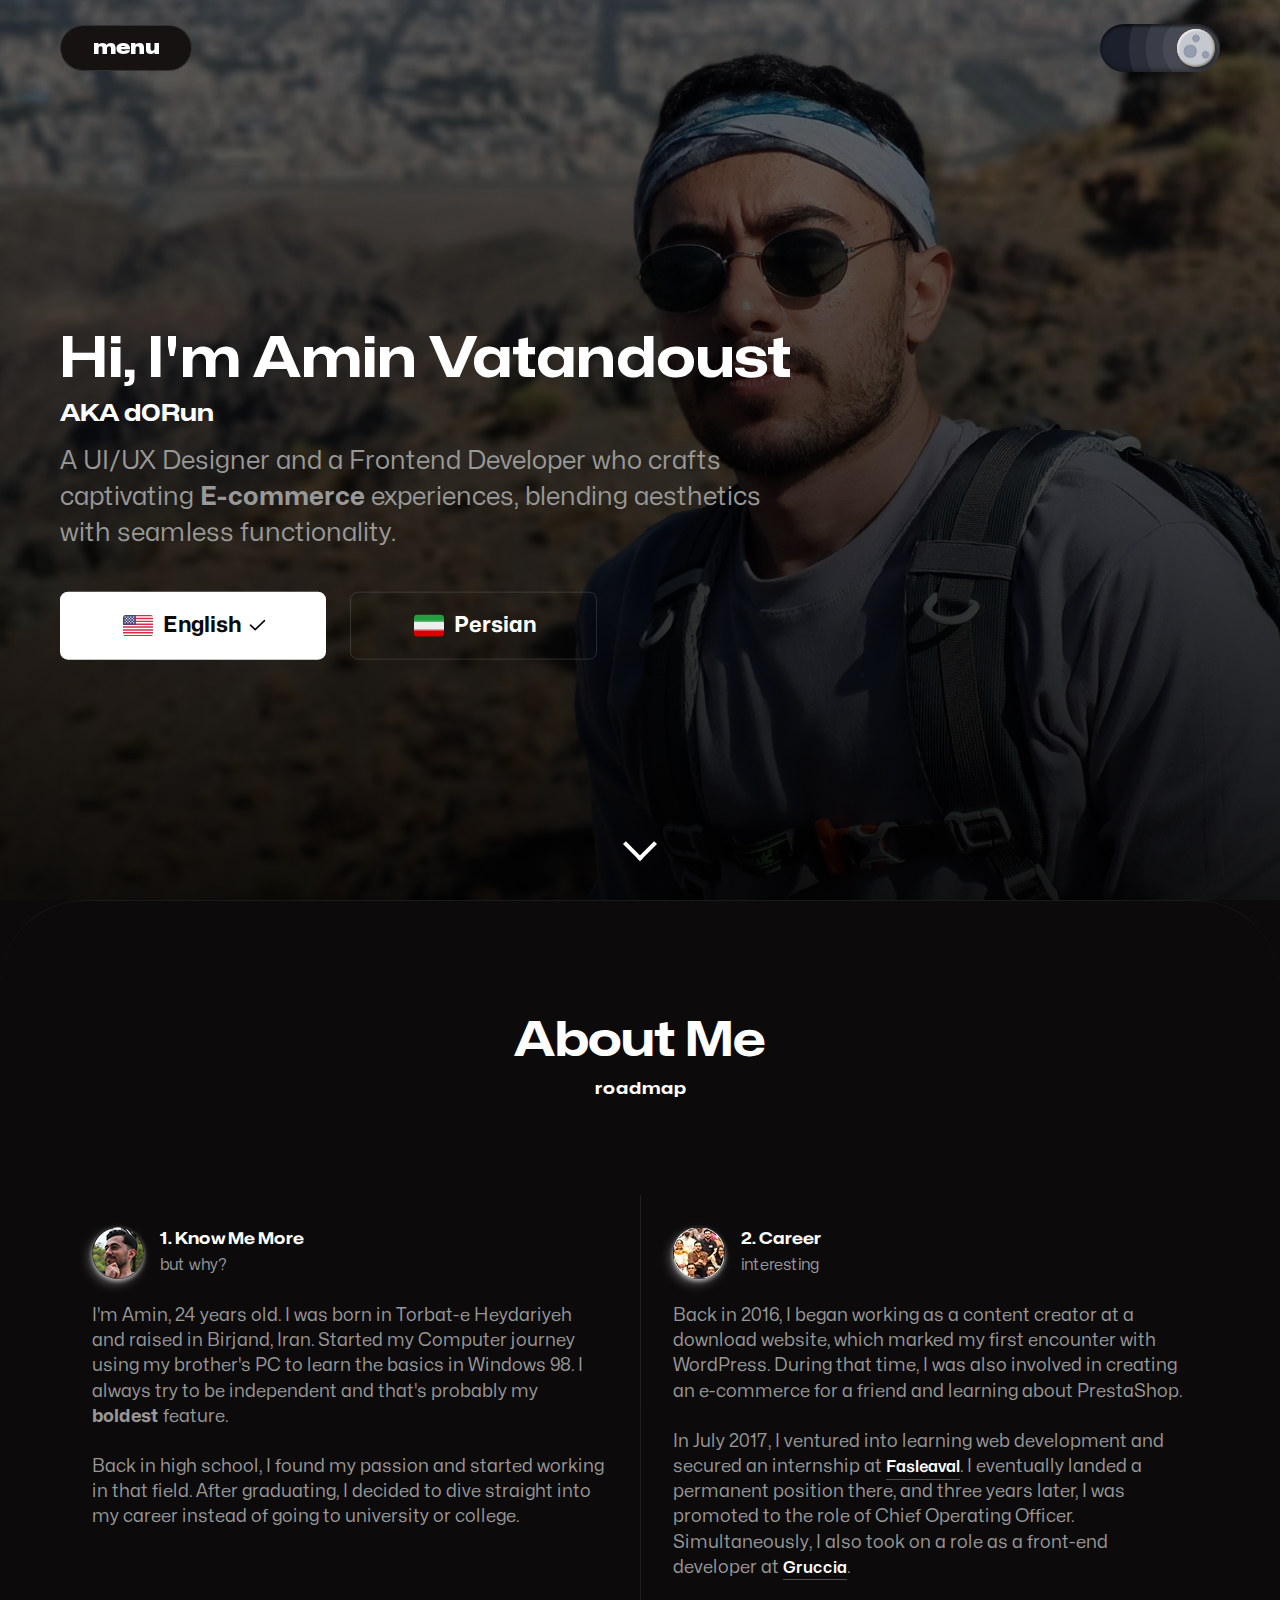
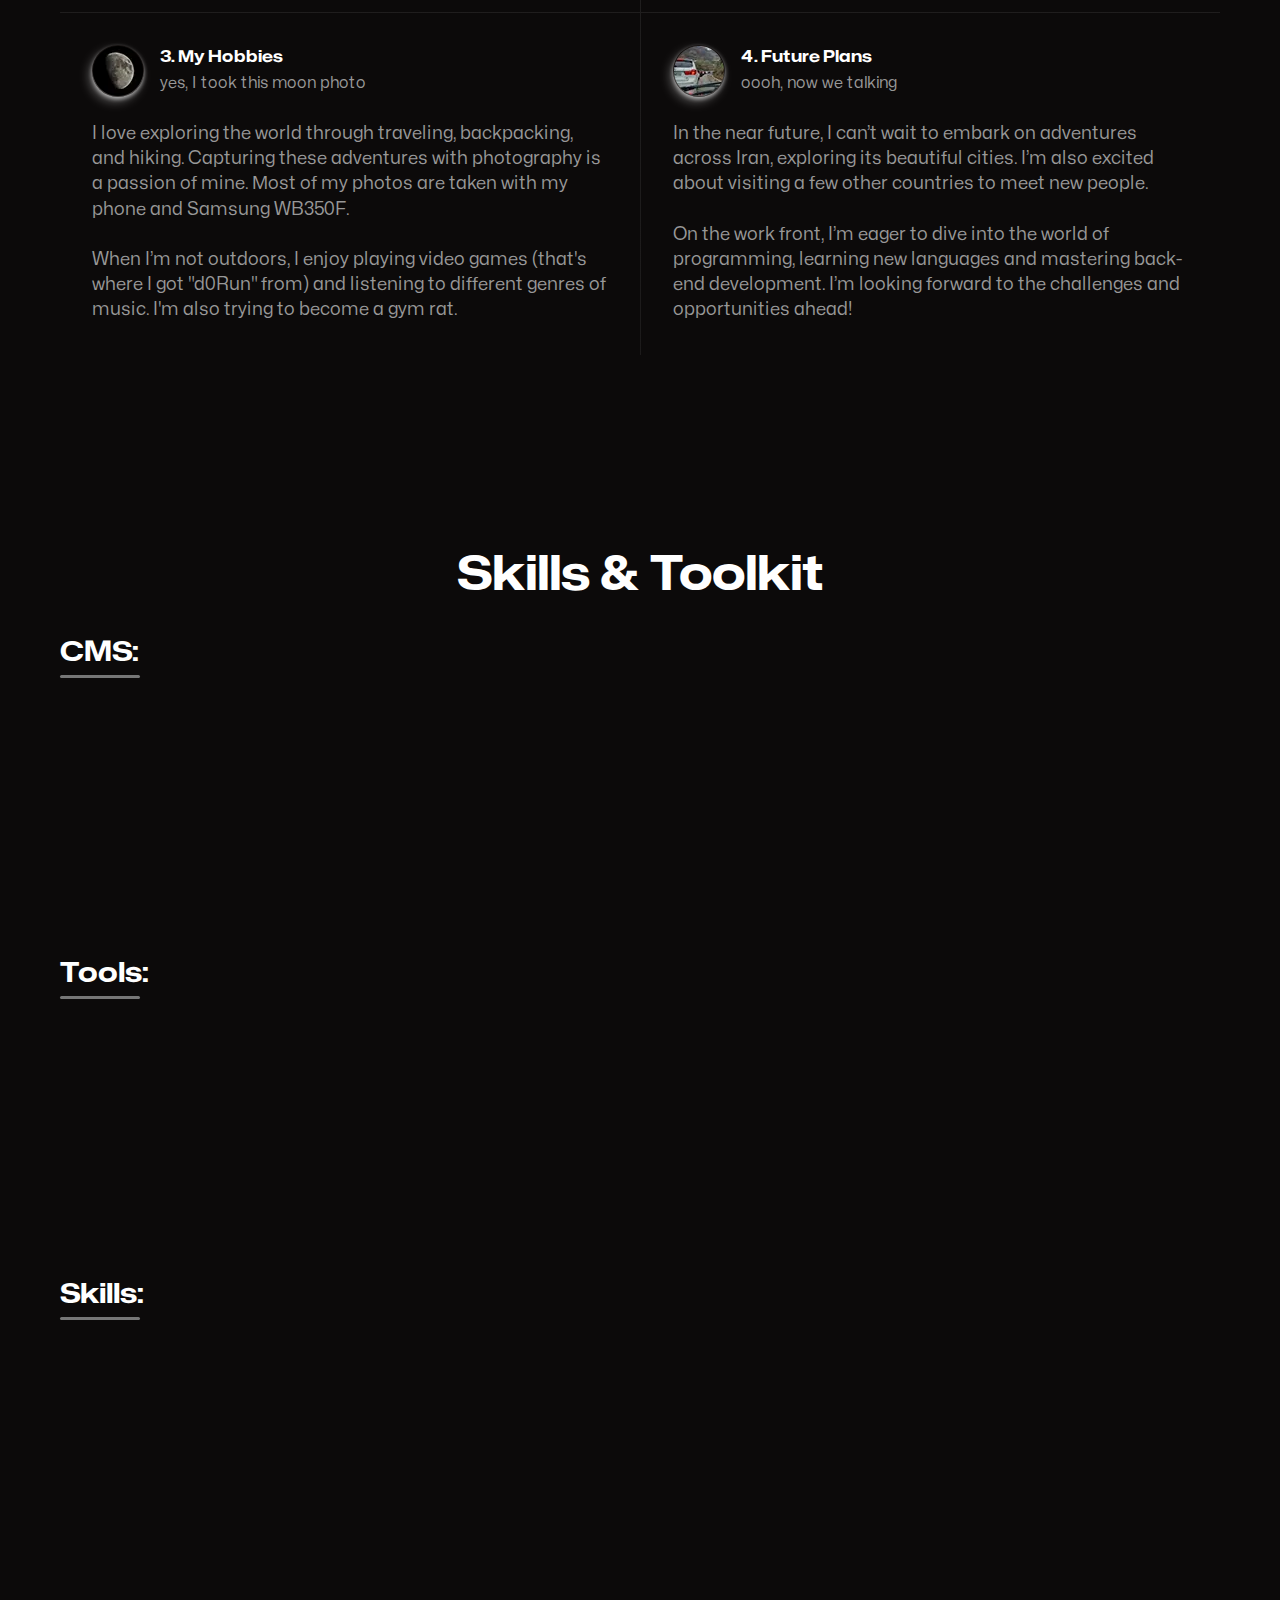
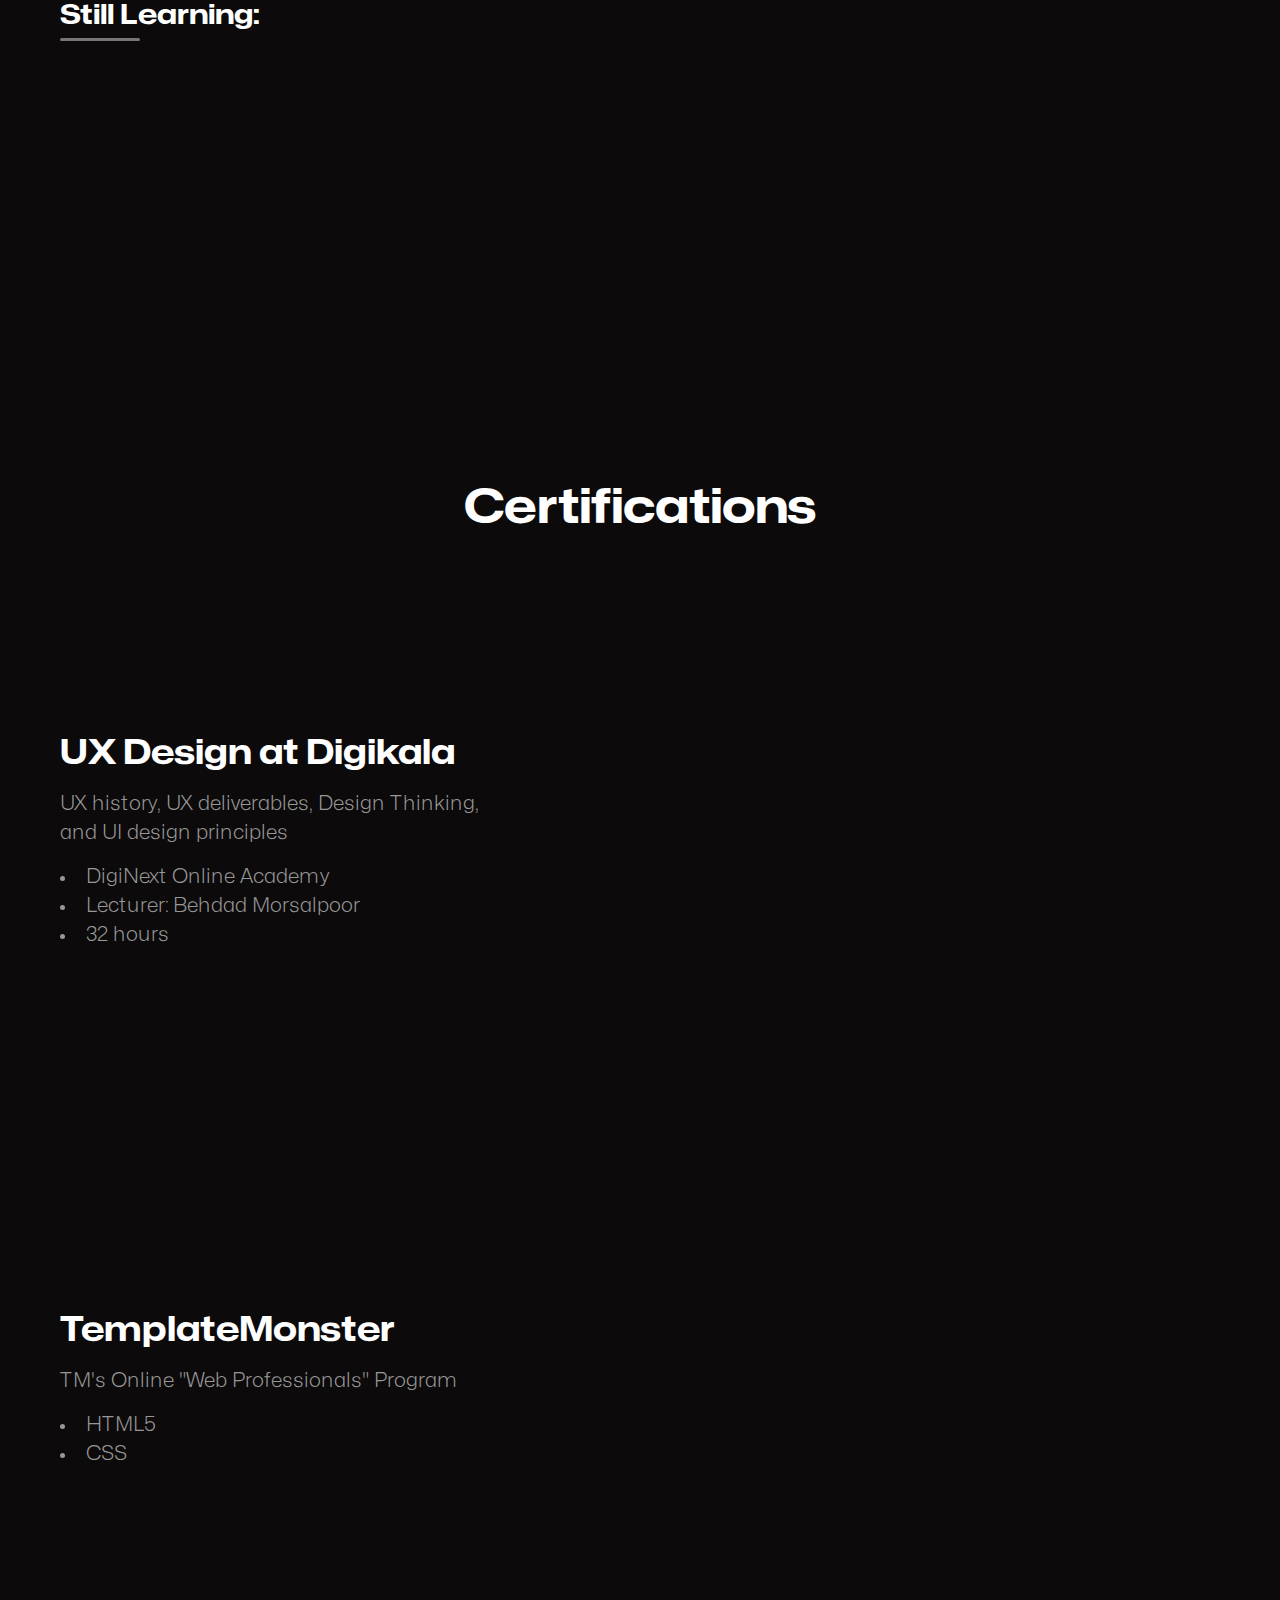
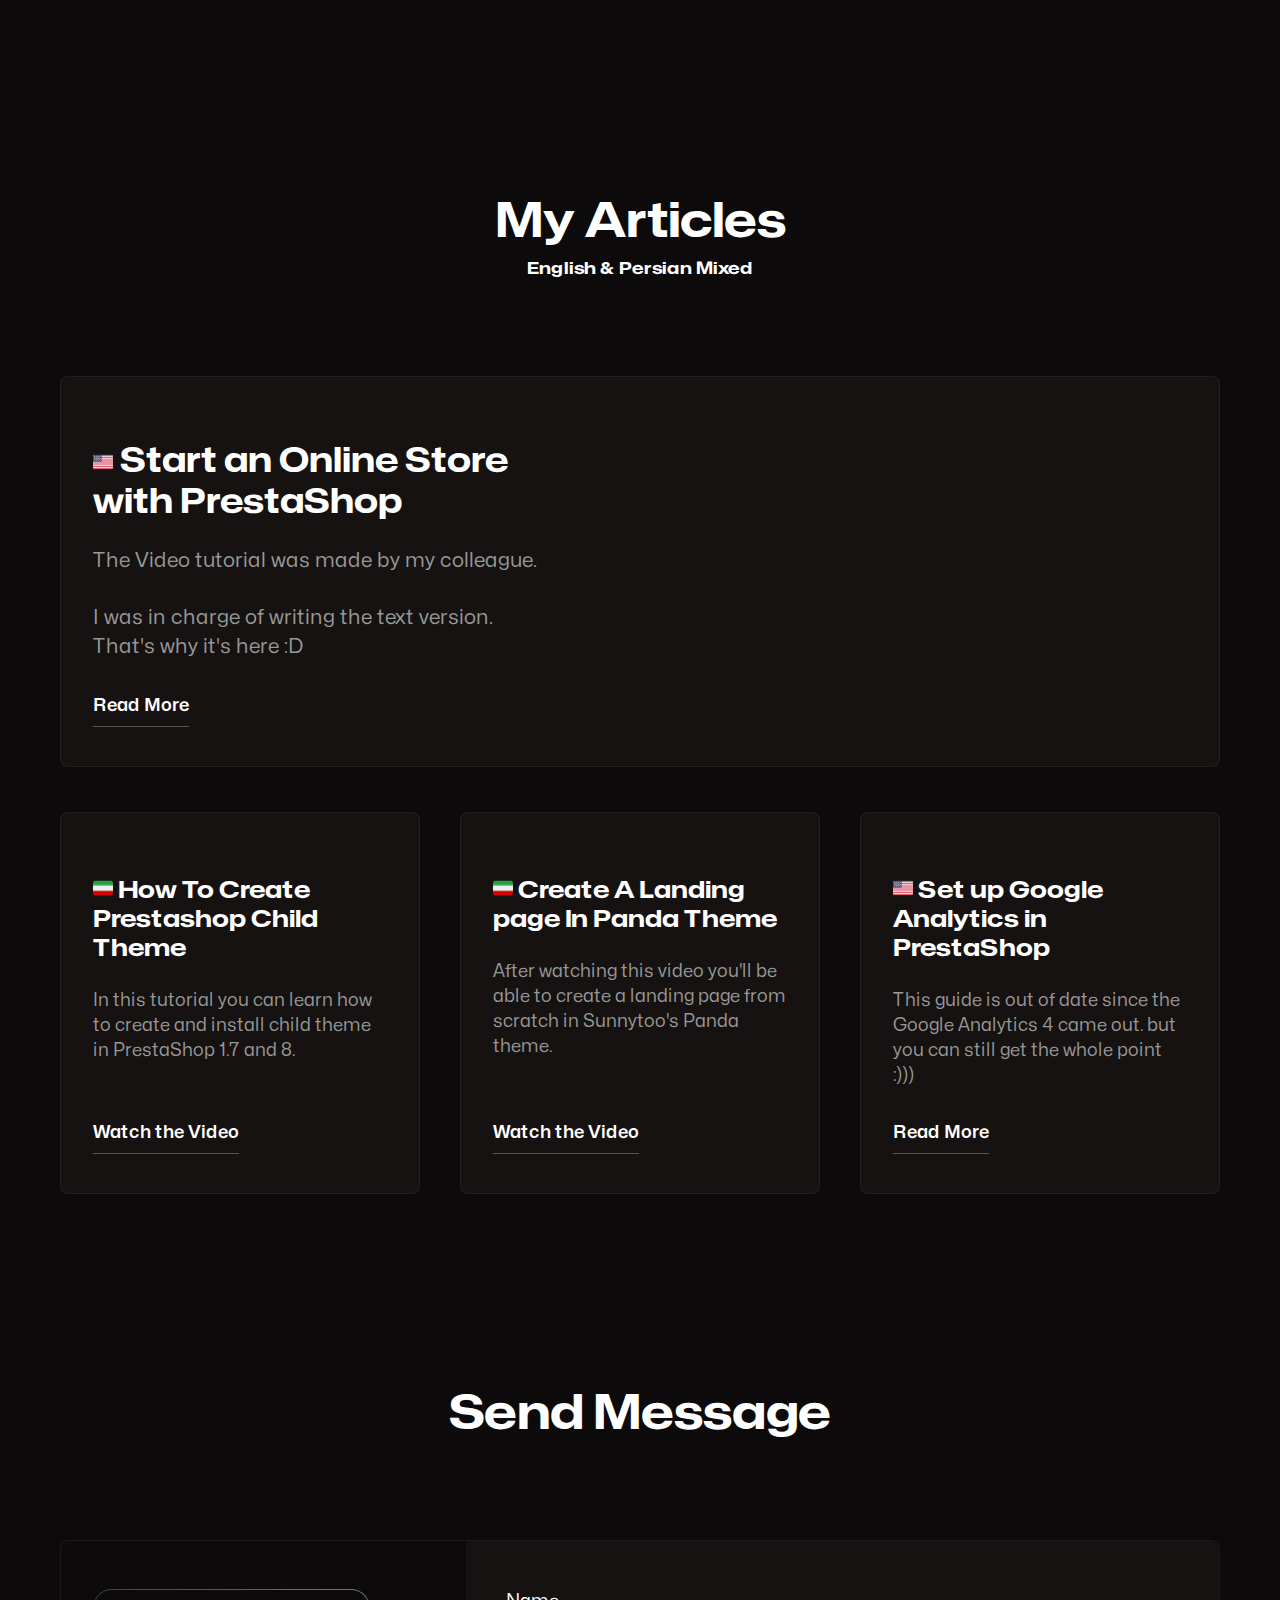
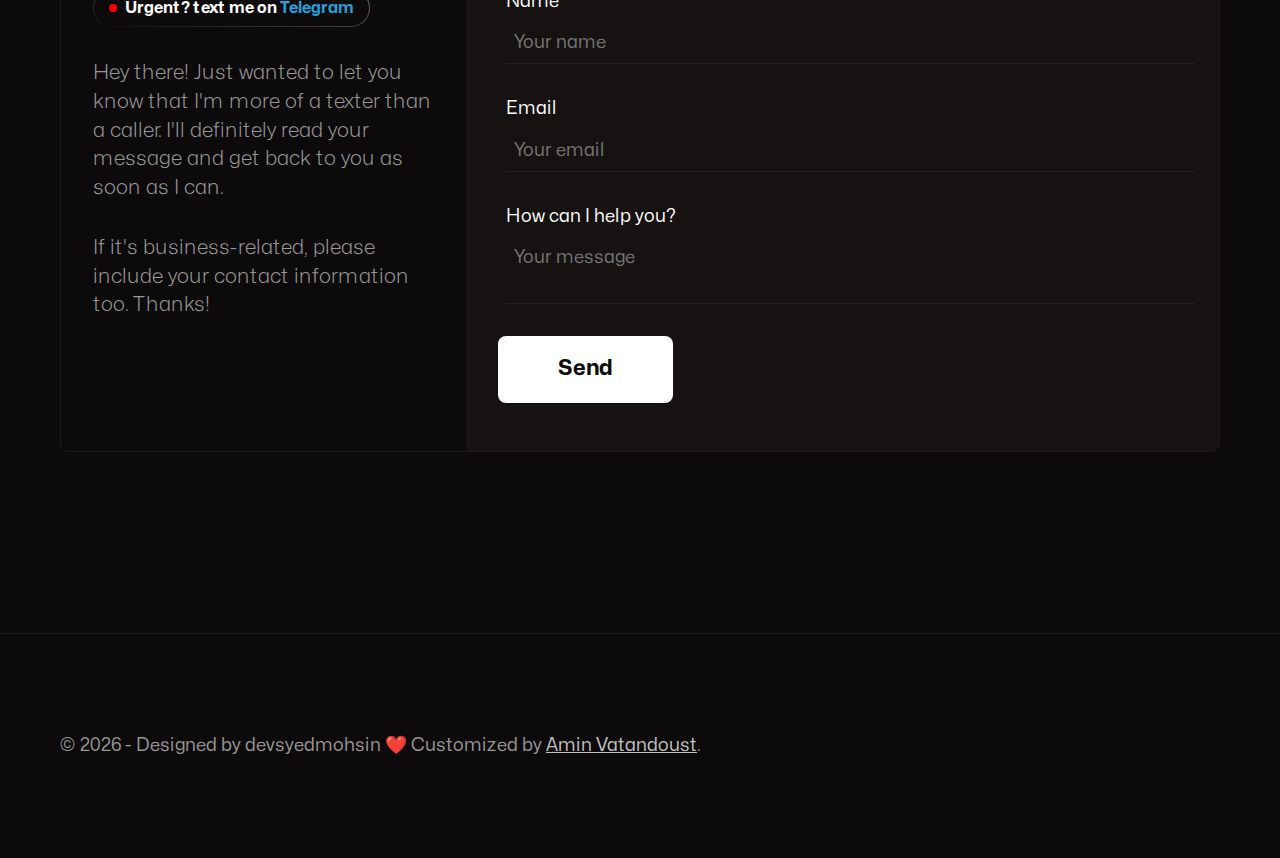
==== commit c7eba178: "Show specific error message in contact form" ====
--- a/index.html
+++ b/index.html
@@ -567,7 +567,8 @@
           if (response.ok) {
             return response.text();
           }
-          throw new Error('Network response was not ok.');
+          // Capture the specific error message from the response
+          return response.text().then(errorText => { throw new Error(errorText); });
         })
         .then(data => {
           if (isDevelopment) console.log('Response data:', data);
@@ -590,11 +591,7 @@
         .catch(error => {
           if (isDevelopment) console.error('Error:', error);
           const messageDiv = document.getElementById('formMessage');
-          if (language === 'fa') {
-            messageDiv.innerText = 'اوه! مشکلی پیش آمد.';
-          } else {
-            messageDiv.innerText = 'Oops! Something went wrong.';
-          }
+          messageDiv.innerText = error.message; // Show specific error message
     
           messageDiv.className = 'error';
           messageDiv.style.display = 'block';
@@ -604,6 +601,6 @@
           }, 5000);
         });
       });
-    </script>
+    </script>    
   </body>
 </html>